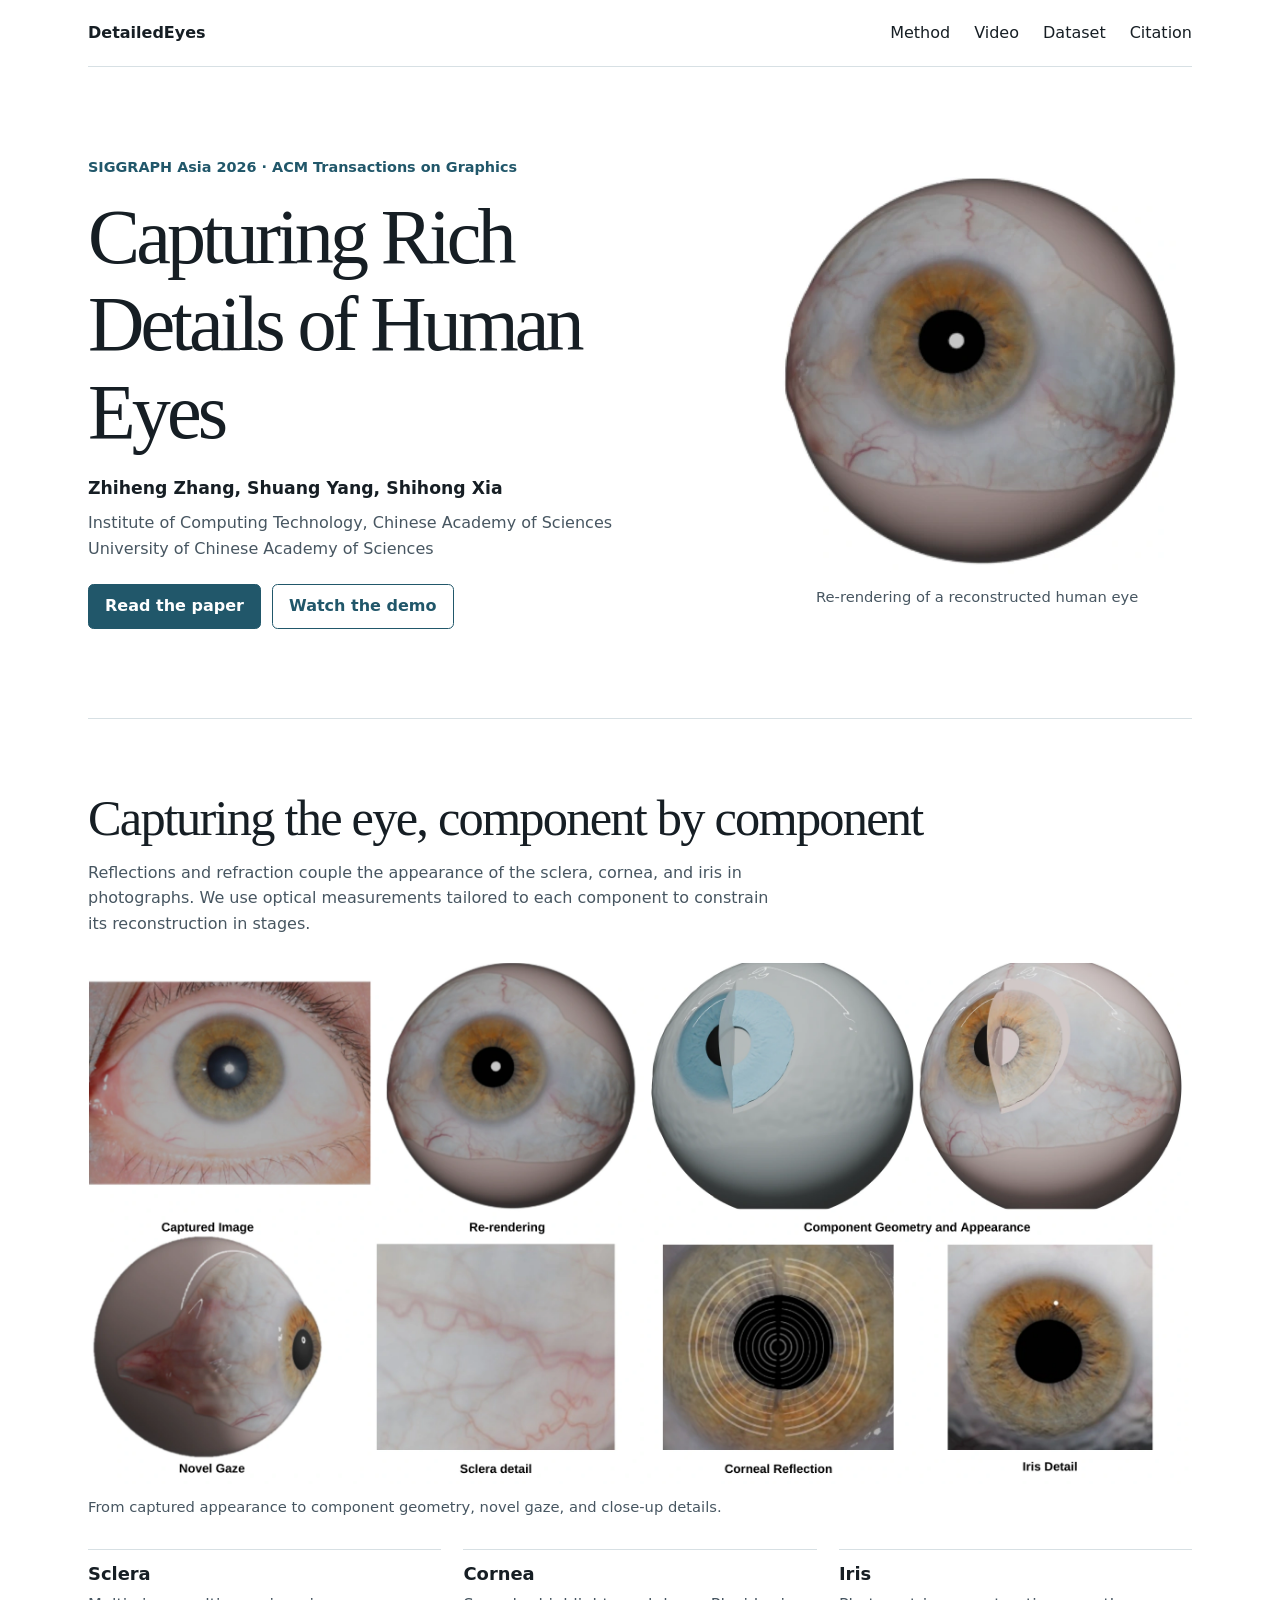
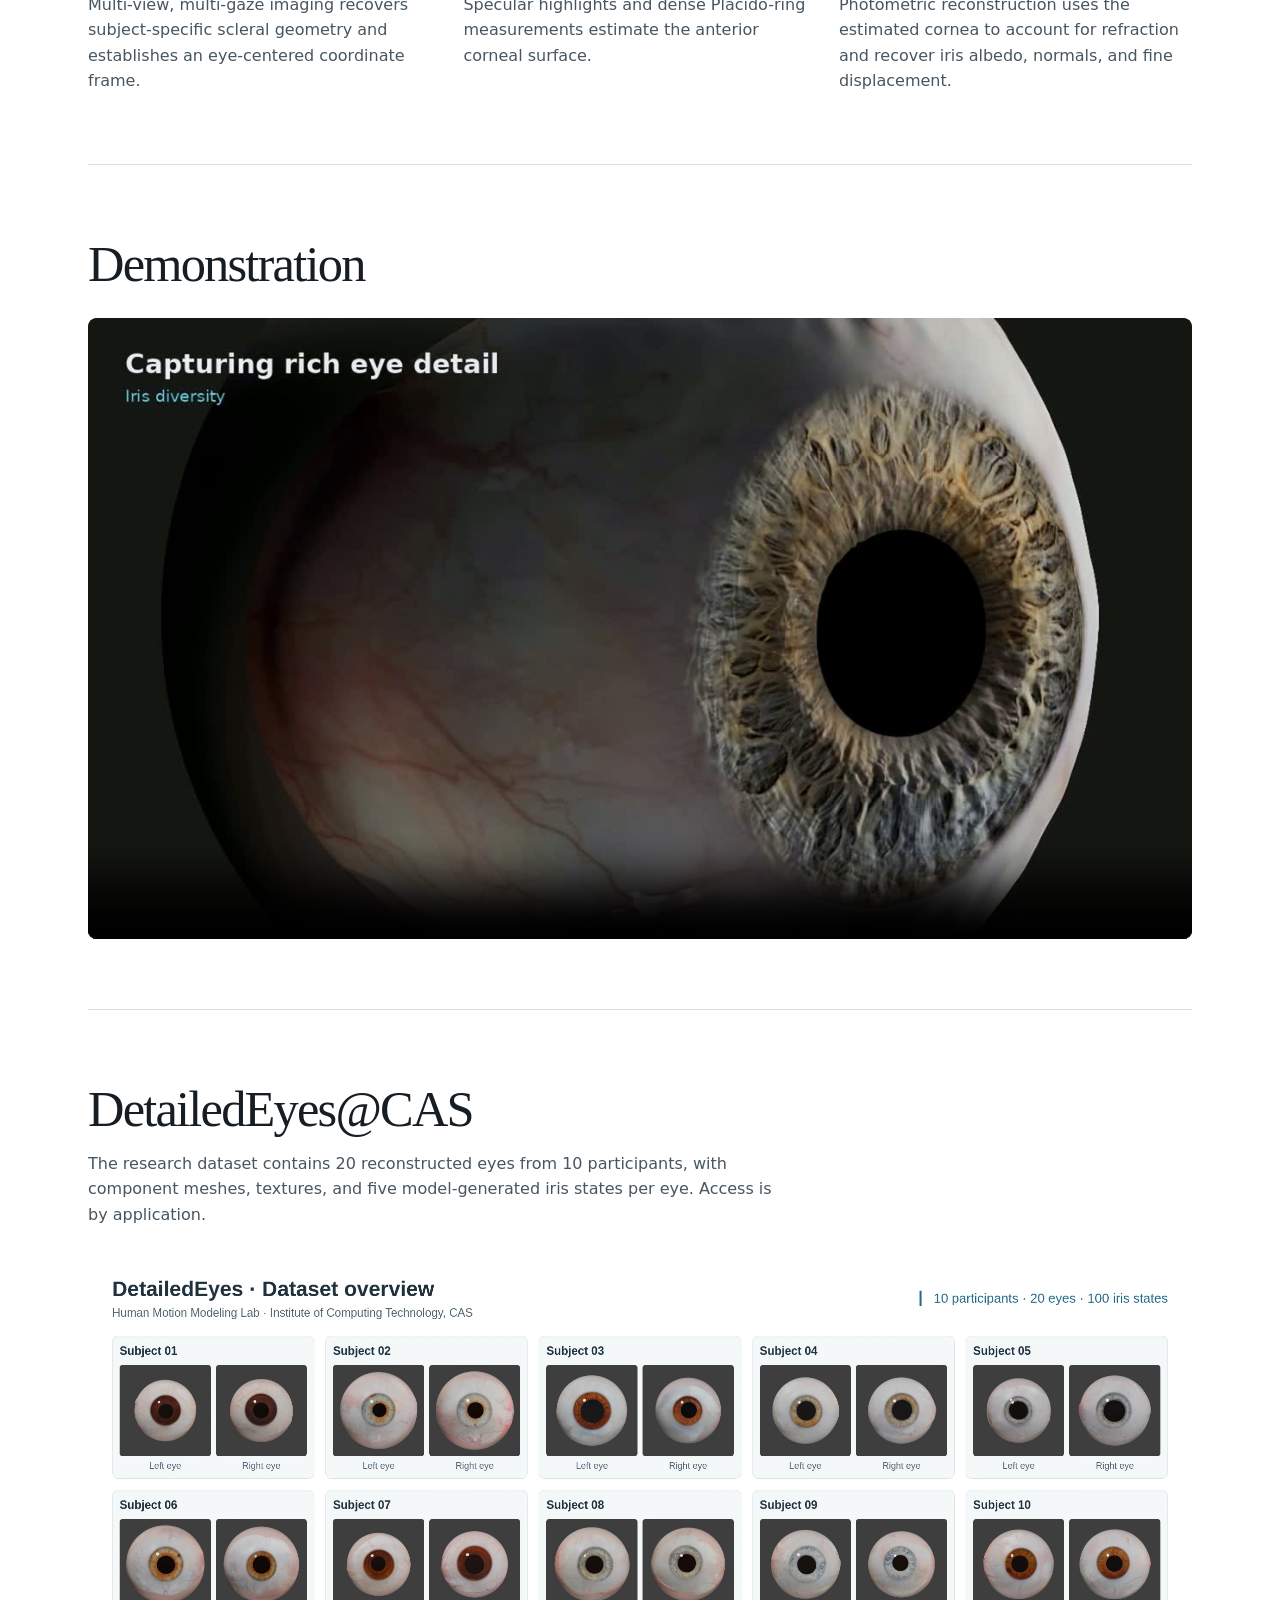
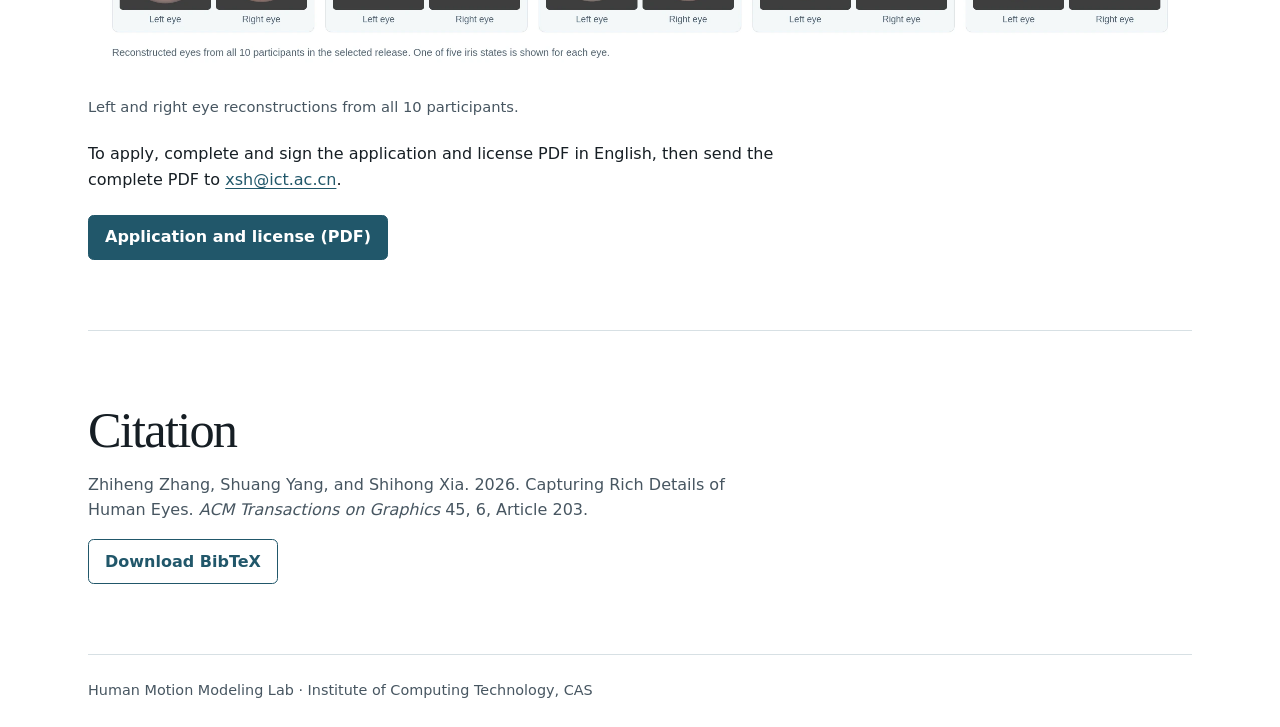
==== index.html @ 0312708e "Publish DetailedEyes research project page" ====
<!doctype html>
<html lang="en">
<head>
  <meta charset="utf-8">
  <meta name="viewport" content="width=device-width, initial-scale=1">
  <meta name="description" content="Capturing Rich Details of Human Eyes. A SIGGRAPH Asia 2026 project on reconstructing scleral shape, corneal topography, and iris microgeometry.">
  <meta name="citation_title" content="Capturing Rich Details of Human Eyes">
  <meta name="citation_author" content="Zhang, Zhiheng">
  <meta name="citation_author" content="Yang, Shuang">
  <meta name="citation_author" content="Xia, Shihong">
  <meta name="citation_doi" content="10.1145/3842575">
  <title>Capturing Rich Details of Human Eyes</title>
  <link rel="stylesheet" href="style.css">
</head>
<body>
  <header class="shell nav">
    <a class="brand" href="./">DetailedEyes</a>
    <nav aria-label="Project sections">
      <a href="#method">Method</a>
      <a href="#video">Video</a>
      <a href="#dataset">Dataset</a>
      <a href="#citation">Citation</a>
    </nav>
  </header>

  <main>
    <section class="shell hero" aria-labelledby="title">
      <div>
        <p class="kicker">SIGGRAPH Asia 2026 · ACM Transactions on Graphics</p>
        <h1 id="title">Capturing Rich Details of Human Eyes</h1>
        <p class="authors">Zhiheng Zhang, Shuang Yang, Shihong Xia</p>
        <p class="affiliation">Institute of Computing Technology, Chinese Academy of Sciences<br>University of Chinese Academy of Sciences</p>
        <div class="actions">
          <a class="button primary" href="https://doi.org/10.1145/3842575">Read the paper</a>
          <a class="button" href="#video">Watch the demo</a>
        </div>
      </div>
      <figure class="hero-figure">
        <img src="assets/eye-render.webp" width="554" height="550" alt="Reconstructed human eye rendered with visible scleral vessels and iris structure">
        <figcaption>Re-rendering of a reconstructed human eye</figcaption>
      </figure>
    </section>

    <section class="shell section" id="method">
      <div class="section-intro">
        <h2>Capturing the eye, component by component</h2>
        <p>Reflections and refraction couple the appearance of the sclera, cornea, and iris in photographs. We use optical measurements tailored to each component to constrain its reconstruction in stages.</p>
      </div>
      <figure class="teaser">
        <a href="assets/teaser.webp" aria-label="Open the full-size reconstruction figure"><img src="assets/teaser.webp" width="2400" height="1134" loading="lazy" alt="Captured eye, reconstructed and rendered eye, component geometry and appearance, novel gaze, scleral vessels, corneal reflections, and iris detail"></a>
        <figcaption>From captured appearance to component geometry, novel gaze, and close-up details.</figcaption>
      </figure>
      <div class="components">
        <div><h3>Sclera</h3><p>Multi-view, multi-gaze imaging recovers subject-specific scleral geometry and establishes an eye-centered coordinate frame.</p></div>
        <div><h3>Cornea</h3><p>Specular highlights and dense Placido-ring measurements estimate the anterior corneal surface.</p></div>
        <div><h3>Iris</h3><p>Photometric reconstruction uses the estimated cornea to account for refraction and recover iris albedo, normals, and fine displacement.</p></div>
      </div>
    </section>

    <section class="shell section" id="video">
      <h2>Demonstration</h2>
      <video controls playsinline preload="none" poster="assets/demo-poster.jpg" aria-label="Capturing Rich Details of Human Eyes project video">
        <source src="assets/demo.mp4" type="video/mp4">
        <track src="assets/demo.en.vtt" kind="subtitles" srclang="en" label="English">
        <a href="assets/demo.mp4">Open the video</a>
      </video>
    </section>

    <section class="shell section" id="dataset">
      <div class="section-intro">
        <h2>DetailedEyes@CAS</h2>
        <p>The research dataset contains 20 reconstructed eyes from 10 participants, with component meshes, textures, and five model-generated iris states per eye. Access is by application.</p>
      </div>
      <figure class="teaser">
        <a href="assets/dataset-overview.webp" aria-label="Open the full-size dataset overview"><img src="assets/dataset-overview.webp" width="2200" height="859" alt="Rendered left and right eyes of the ten participants in DetailedEyes@CAS" loading="lazy"></a>
        <figcaption>Left and right eye reconstructions from all 10 participants.</figcaption>
      </figure>
      <p class="application">To apply, complete and sign the application and license PDF in English, then send the complete PDF to <a href="mailto:xsh@ict.ac.cn">xsh@ict.ac.cn</a>.</p>
      <div class="actions">
        <a class="button primary" href="https://github.com/HmmLab/hmmlab.github.io/blob/main/Media/DetailedEyes/DetailedEyes-License.pdf">Application and license (PDF)</a>
      </div>
    </section>

    <section class="shell section citation" id="citation">
      <h2>Citation</h2>
      <p>Zhiheng Zhang, Shuang Yang, and Shihong Xia. 2026. Capturing Rich Details of Human Eyes. <cite>ACM Transactions on Graphics</cite> 45, 6, Article 203.</p>
      <a class="button" href="assets/citation.bib" download>Download BibTeX</a>
    </section>
  </main>
  <footer class="shell footer">Human Motion Modeling Lab · Institute of Computing Technology, CAS</footer>
</body>
</html>
---- style.css ----
:root {
  color-scheme: light;
  --ink: #161e24;
  --muted: #475661;
  --accent: #21576a;
  --line: #d7e0e4;
  --shell: min(100% - 3rem, 69rem);
  font-family: system-ui, -apple-system, "Segoe UI", sans-serif;
  color: var(--ink);
  background: #fff;
  line-height: 1.6;
}

* { box-sizing: border-box; }
body, figure { margin: 0; }
p { margin: 0; }
a { color: var(--accent); text-underline-offset: .2em; }
a:focus-visible { outline: 2px solid var(--accent); outline-offset: 4px; }
img, video { display: block; max-width: 100%; }
img { height: auto; }
.shell { width: var(--shell); margin-inline: auto; }

.nav {
  display: flex;
  flex-wrap: wrap;
  align-items: center;
  justify-content: space-between;
  gap: .65rem 1.5rem;
  padding-block: 1.25rem;
  border-bottom: 1px solid var(--line);
}

.nav a { color: var(--ink); text-decoration: none; }
.nav a:hover { text-decoration: underline; }
.nav nav { display: flex; flex-wrap: wrap; gap: .45rem 1.5rem; }
.brand { font-weight: 750; }

.hero {
  display: grid;
  grid-template-columns: minmax(0, 1.45fr) minmax(0, 1fr);
  align-items: center;
  gap: clamp(1.5rem, 4vw, 4rem);
  padding-block: clamp(2.5rem, 7vw, 6.5rem);
}

.kicker { color: var(--accent); font-weight: 700; font-size: .9rem; }
h1, h2, h3 { margin: 0; line-height: 1.12; }
h1, h2 { font-family: Georgia, "Times New Roman", serif; font-weight: 500; }
h1 { font-size: clamp(2.7rem, 6.1vw, 5rem); letter-spacing: -.05em; margin-block: .85rem 1.25rem; }
h2 { font-size: clamp(2rem, 4vw, 3.15rem); letter-spacing: -.035em; }
h3 { font-size: 1.12rem; }
.authors { font-weight: 650; font-size: 1.08rem; }
.affiliation { color: var(--muted); margin-top: .45rem; }
.hero-figure { text-align: center; }
.hero-figure img { width: 100%; max-width: 25rem; margin-inline: auto; }

.actions { display: flex; flex-wrap: wrap; gap: .7rem; margin-top: 1.4rem; }
.button {
  display: inline-flex;
  align-items: center;
  min-height: 2.8rem;
  padding: .55rem 1rem;
  border: 1px solid var(--accent);
  border-radius: .35rem;
  color: var(--accent);
  font-weight: 650;
  text-decoration: none;
}
.button:hover { background: #edf5f7; }
.primary { color: #fff; background: var(--accent); }
.primary:hover { background: #173f4e; }

.section { border-top: 1px solid var(--line); padding-block: clamp(2.5rem, 5.5vw, 4.75rem); }
.section-intro p, .citation p { color: var(--muted); max-width: 68ch; margin-top: .85rem; }
.teaser { margin-top: 1.6rem; }
.teaser img { width: 100%; }
figcaption { margin-top: .7rem; color: var(--muted); font-size: .92rem; }
.components {
  display: grid;
  grid-template-columns: repeat(3, minmax(0, 1fr));
  gap: 1.4rem;
  margin-top: 1.9rem;
}
.components div { border-top: 1px solid var(--line); padding-top: .9rem; }
.components p { color: var(--muted); margin-top: .45rem; }
video { width: 100%; aspect-ratio: 16 / 9; background: #10181d; margin-top: 1.6rem; border-radius: .55rem; }
.application { max-width: 68ch; margin-top: 1.4rem; }
.citation a { margin-top: 1rem; }
.footer { border-top: 1px solid var(--line); padding-block: 1.5rem; color: var(--muted); font-size: .9rem; }

@media (max-width: 46rem) {
  .hero { grid-template-columns: 1fr; }
  .hero-figure img { width: min(100%, 20rem); }
  .components { grid-template-columns: 1fr; gap: .9rem; }
}
@media (max-width: 27rem) {
  :root { --shell: calc(100% - 2rem); }
  .nav nav { gap: .35rem .9rem; }
}
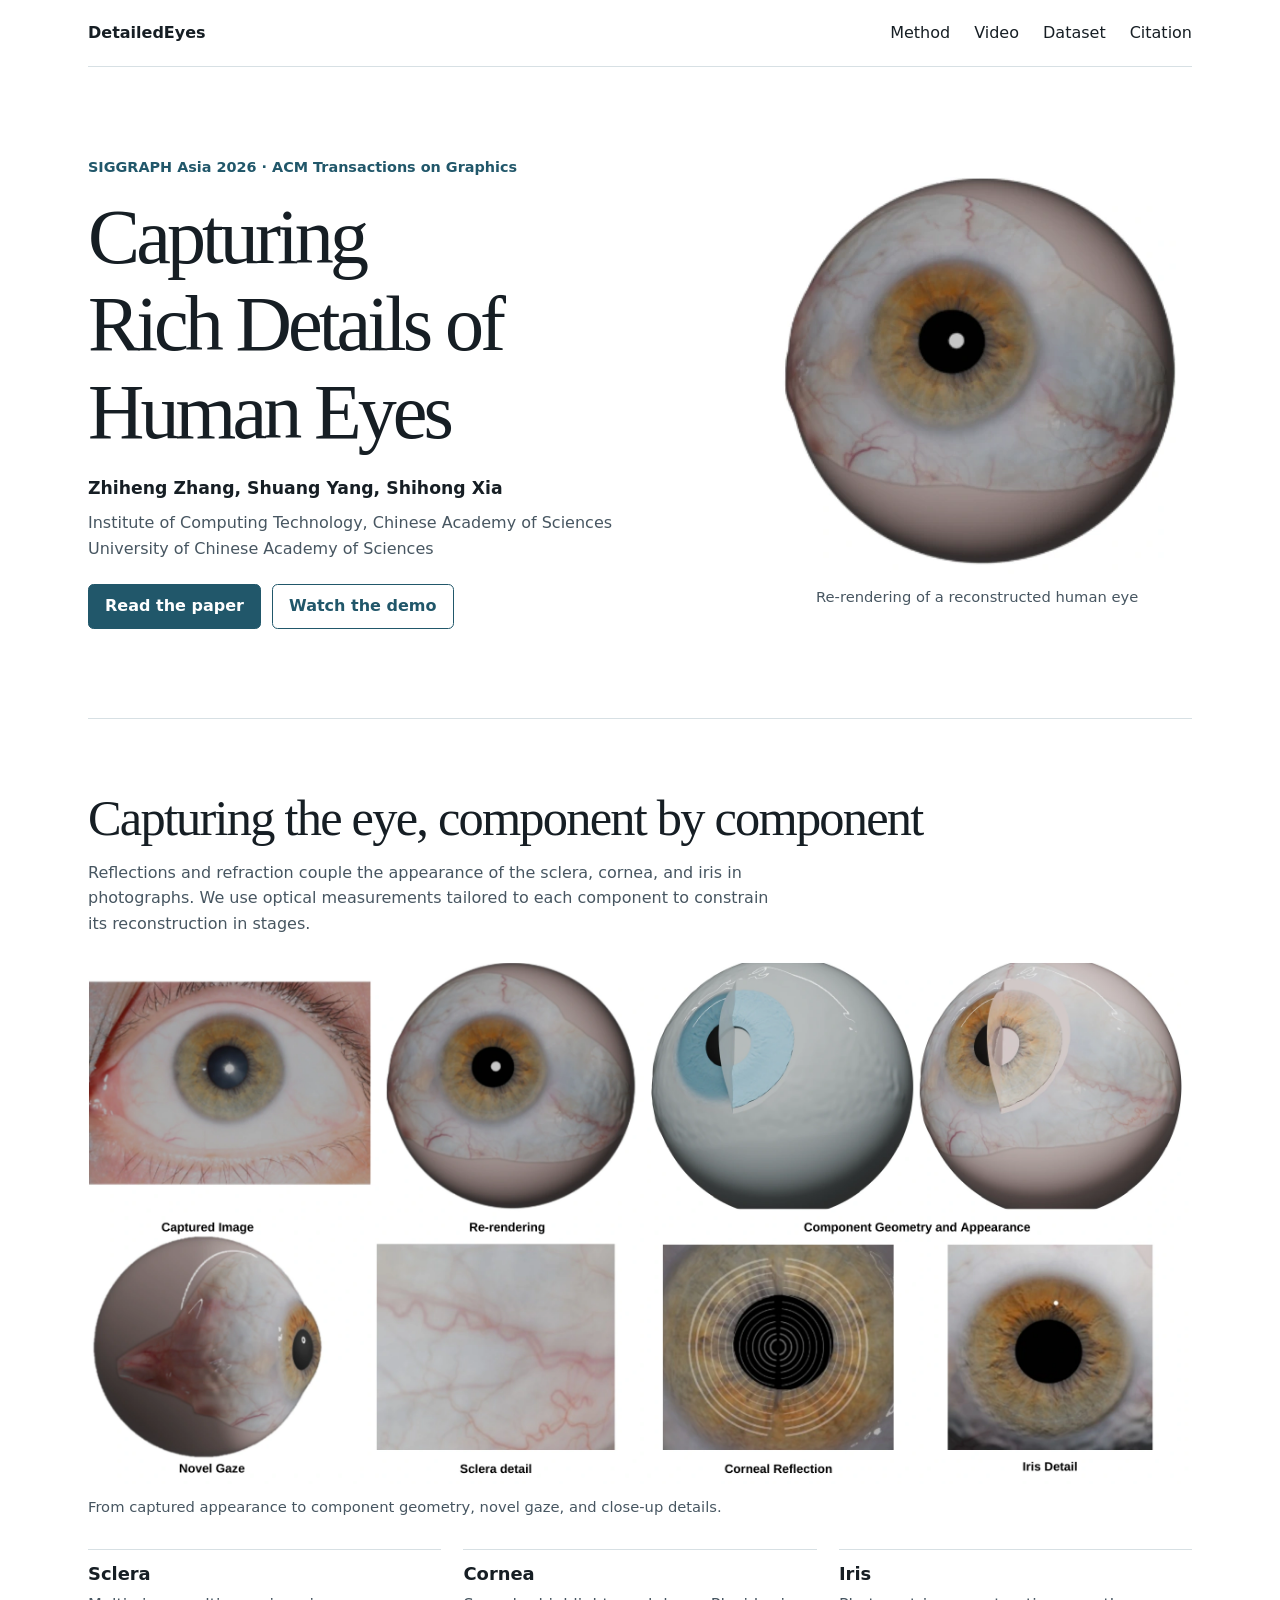
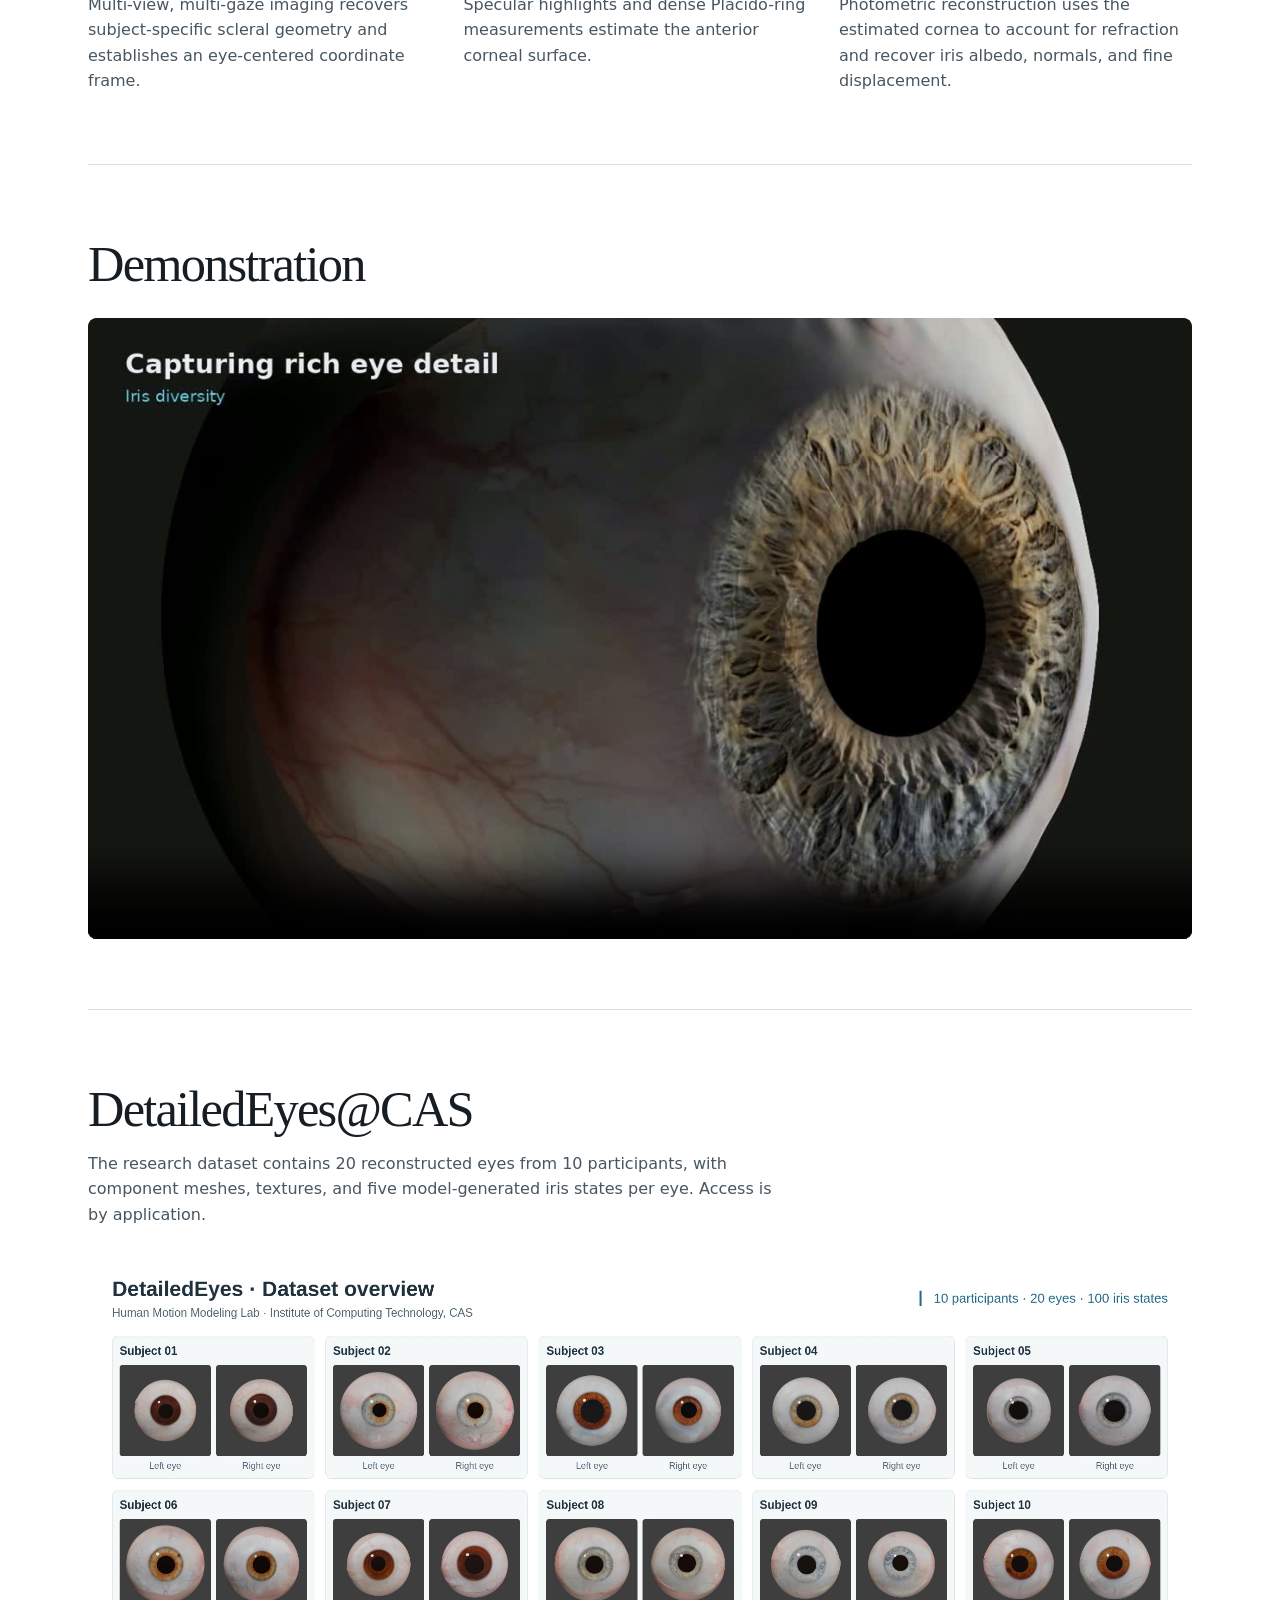
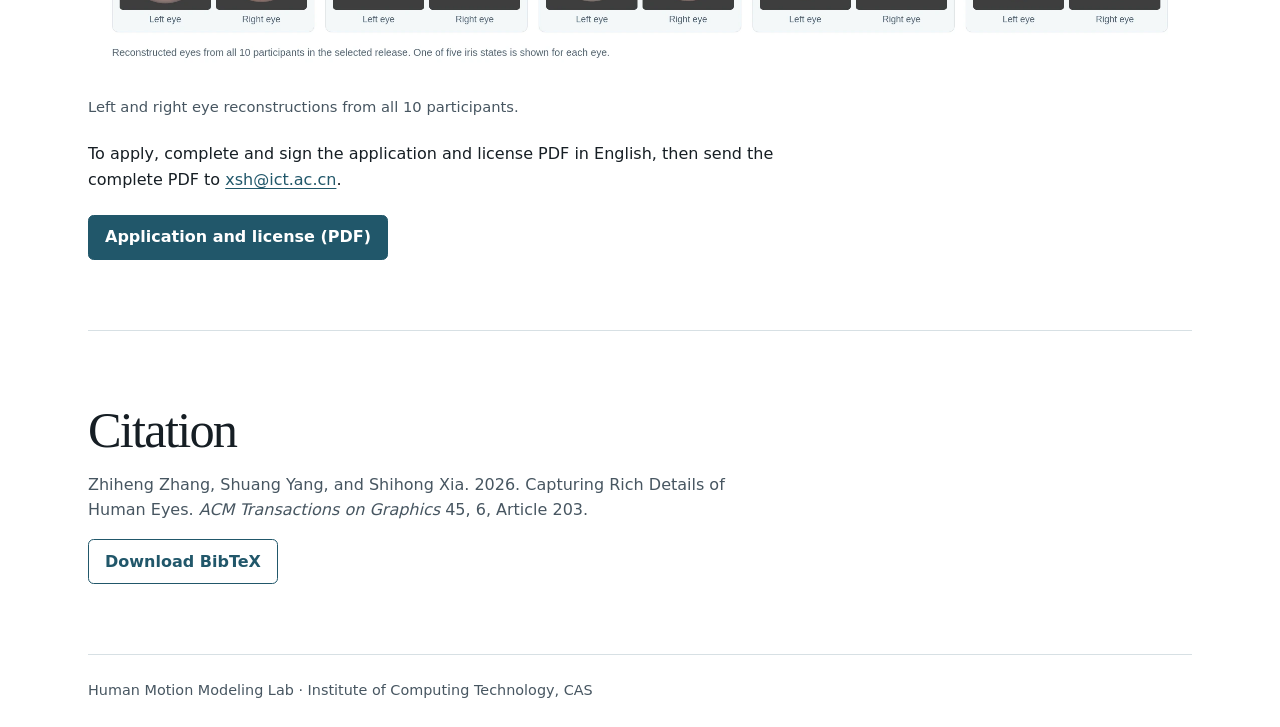
==== commit 0008d534: "Improve video playback compatibility" ====
--- a/index.html
+++ b/index.html
@@ -60,7 +60,8 @@
     <section class="shell section" id="video">
       <h2>Demonstration</h2>
       <video controls playsinline preload="none" poster="assets/demo-poster.jpg" aria-label="Capturing Rich Details of Human Eyes project video">
-        <source src="assets/demo.mp4" type="video/mp4">
+        <source src="assets/demo.mp4" type='video/mp4; codecs="avc1.640028, mp4a.40.2"'>
+        <source src="assets/demo.webm" type="video/webm">
         <track src="assets/demo.en.vtt" kind="subtitles" srclang="en" label="English">
         <a href="assets/demo.mp4">Open the video</a>
       </video>
--- a/style.css
+++ b/style.css
@@ -46,7 +46,7 @@
 .kicker { color: var(--accent); font-weight: 700; font-size: .9rem; }
 h1, h2, h3 { margin: 0; line-height: 1.12; }
 h1, h2 { font-family: Georgia, "Times New Roman", serif; font-weight: 500; }
-h1 { font-size: clamp(2.7rem, 6.1vw, 5rem); letter-spacing: -.05em; margin-block: .85rem 1.25rem; }
+h1 { font-size: clamp(2.7rem, 6.1vw, 5rem); letter-spacing: -.05em; margin-block: .85rem 1.25rem; text-wrap: balance; }
 h2 { font-size: clamp(2rem, 4vw, 3.15rem); letter-spacing: -.035em; }
 h3 { font-size: 1.12rem; }
 .authors { font-weight: 650; font-size: 1.08rem; }
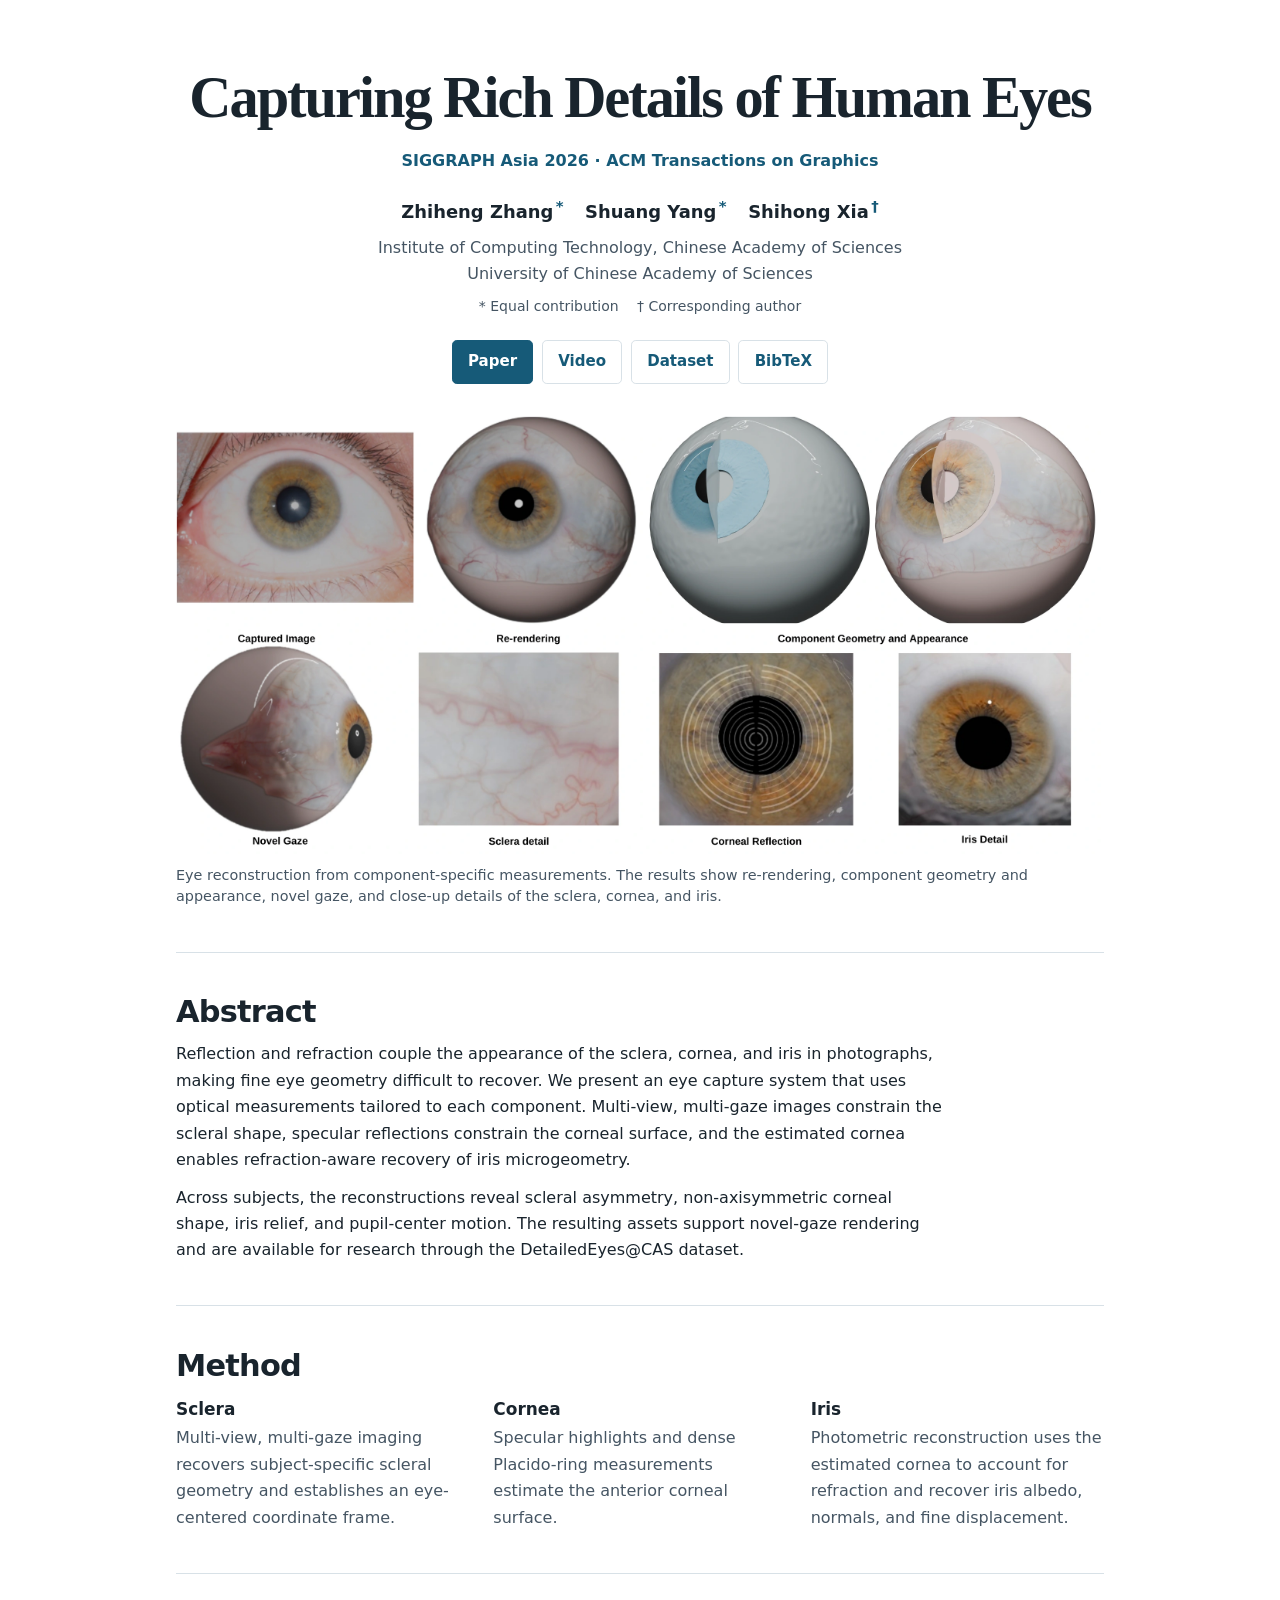
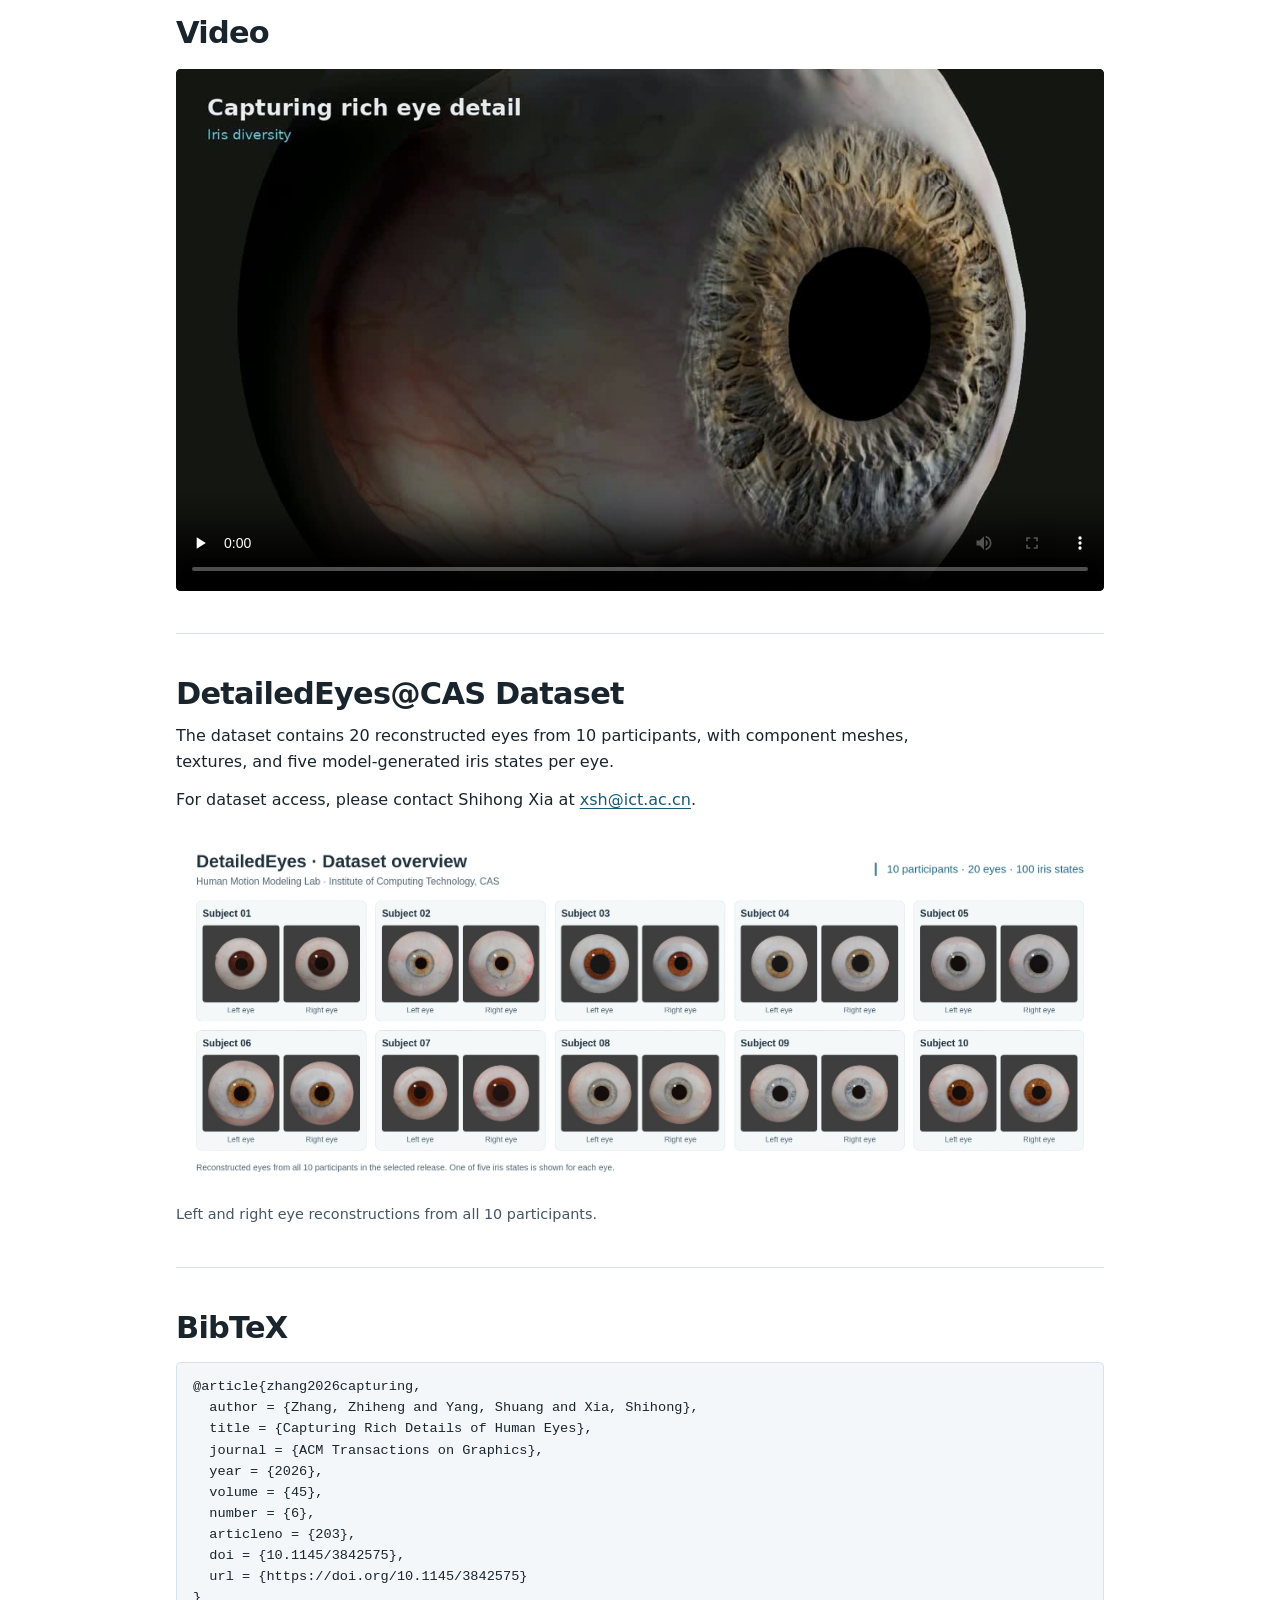
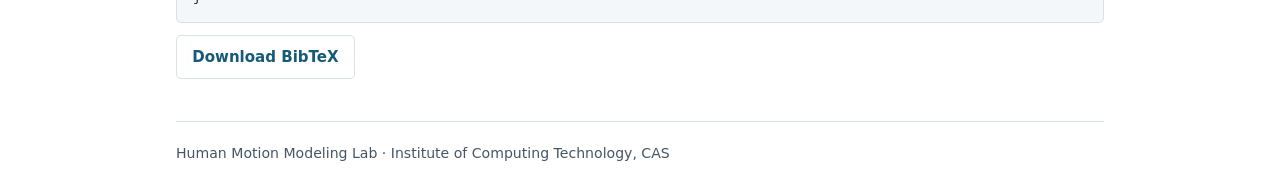
==== commit 41e73d96: "Refine academic project page layout" ====
--- a/index.html
+++ b/index.html
@@ -10,46 +10,41 @@
   <meta name="citation_author" content="Xia, Shihong">
   <meta name="citation_doi" content="10.1145/3842575">
   <title>Capturing Rich Details of Human Eyes</title>
-  <link rel="stylesheet" href="style.css">
+  <link rel="stylesheet" href="style.css?v=2">
 </head>
 <body>
-  <header class="shell nav">
-    <a class="brand" href="./">DetailedEyes</a>
-    <nav aria-label="Project sections">
-      <a href="#method">Method</a>
-      <a href="#video">Video</a>
-      <a href="#dataset">Dataset</a>
-      <a href="#citation">Citation</a>
+  <header class="shell paper-header">
+    <h1>Capturing Rich Details of Human Eyes</h1>
+    <p class="venue">SIGGRAPH Asia 2026 · ACM Transactions on Graphics</p>
+    <ul class="authors" aria-label="Authors">
+      <li>Zhiheng Zhang<sup>*</sup></li>
+      <li>Shuang Yang<sup>*</sup></li>
+      <li>Shihong Xia<sup>†</sup></li>
+    </ul>
+    <p class="affiliation">Institute of Computing Technology, Chinese Academy of Sciences<br>University of Chinese Academy of Sciences</p>
+    <p class="author-notes"><span>* Equal contribution</span><span>† Corresponding author</span></p>
+    <nav class="actions" aria-label="Project resources">
+      <a class="button primary" href="https://doi.org/10.1145/3842575">Paper</a>
+      <a class="button" href="#video">Video</a>
+      <a class="button" href="#dataset">Dataset</a>
+      <a class="button" href="#citation">BibTeX</a>
     </nav>
   </header>
 
   <main>
-    <section class="shell hero" aria-labelledby="title">
-      <div>
-        <p class="kicker">SIGGRAPH Asia 2026 · ACM Transactions on Graphics</p>
-        <h1 id="title">Capturing Rich Details of Human Eyes</h1>
-        <p class="authors">Zhiheng Zhang, Shuang Yang, Shihong Xia</p>
-        <p class="affiliation">Institute of Computing Technology, Chinese Academy of Sciences<br>University of Chinese Academy of Sciences</p>
-        <div class="actions">
-          <a class="button primary" href="https://doi.org/10.1145/3842575">Read the paper</a>
-          <a class="button" href="#video">Watch the demo</a>
-        </div>
-      </div>
-      <figure class="hero-figure">
-        <img src="assets/eye-render.webp" width="554" height="550" alt="Reconstructed human eye rendered with visible scleral vessels and iris structure">
-        <figcaption>Re-rendering of a reconstructed human eye</figcaption>
-      </figure>
+    <figure class="shell teaser">
+      <a href="assets/teaser.webp" aria-label="Open the full-size reconstruction figure"><img src="assets/teaser.webp" width="2400" height="1134" alt="Captured eye, reconstructed and rendered eye, component geometry and appearance, novel gaze, scleral vessels, corneal reflections, and iris detail"></a>
+      <figcaption>Eye reconstruction from component-specific measurements. The results show re-rendering, component geometry and appearance, novel gaze, and close-up details of the sclera, cornea, and iris.</figcaption>
+    </figure>
+
+    <section class="shell section" id="abstract">
+      <h2>Abstract</h2>
+      <p>Reflection and refraction couple the appearance of the sclera, cornea, and iris in photographs, making fine eye geometry difficult to recover. We present an eye capture system that uses optical measurements tailored to each component. Multi-view, multi-gaze images constrain the scleral shape, specular reflections constrain the corneal surface, and the estimated cornea enables refraction-aware recovery of iris microgeometry.</p>
+      <p>Across subjects, the reconstructions reveal scleral asymmetry, non-axisymmetric corneal shape, iris relief, and pupil-center motion. The resulting assets support novel-gaze rendering and are available for research through the DetailedEyes@CAS dataset.</p>
     </section>
 
     <section class="shell section" id="method">
-      <div class="section-intro">
-        <h2>Capturing the eye, component by component</h2>
-        <p>Reflections and refraction couple the appearance of the sclera, cornea, and iris in photographs. We use optical measurements tailored to each component to constrain its reconstruction in stages.</p>
-      </div>
-      <figure class="teaser">
-        <a href="assets/teaser.webp" aria-label="Open the full-size reconstruction figure"><img src="assets/teaser.webp" width="2400" height="1134" loading="lazy" alt="Captured eye, reconstructed and rendered eye, component geometry and appearance, novel gaze, scleral vessels, corneal reflections, and iris detail"></a>
-        <figcaption>From captured appearance to component geometry, novel gaze, and close-up details.</figcaption>
-      </figure>
+      <h2>Method</h2>
       <div class="components">
         <div><h3>Sclera</h3><p>Multi-view, multi-gaze imaging recovers subject-specific scleral geometry and establishes an eye-centered coordinate frame.</p></div>
         <div><h3>Cornea</h3><p>Specular highlights and dense Placido-ring measurements estimate the anterior corneal surface.</p></div>
@@ -58,7 +53,7 @@
     </section>
 
     <section class="shell section" id="video">
-      <h2>Demonstration</h2>
+      <h2>Video</h2>
       <video controls playsinline preload="none" poster="assets/demo-poster.jpg" aria-label="Capturing Rich Details of Human Eyes project video">
         <source src="assets/demo.mp4" type='video/mp4; codecs="avc1.640028, mp4a.40.2"'>
         <source src="assets/demo.webm" type="video/webm">
@@ -68,23 +63,28 @@
     </section>
 
     <section class="shell section" id="dataset">
-      <div class="section-intro">
-        <h2>DetailedEyes@CAS</h2>
-        <p>The research dataset contains 20 reconstructed eyes from 10 participants, with component meshes, textures, and five model-generated iris states per eye. Access is by application.</p>
-      </div>
-      <figure class="teaser">
+      <h2>DetailedEyes@CAS Dataset</h2>
+      <p>The dataset contains 20 reconstructed eyes from 10 participants, with component meshes, textures, and five model-generated iris states per eye.</p>
+      <p>For dataset access, please contact Shihong Xia at <a href="mailto:xsh@ict.ac.cn">xsh@ict.ac.cn</a>.</p>
+      <figure>
         <a href="assets/dataset-overview.webp" aria-label="Open the full-size dataset overview"><img src="assets/dataset-overview.webp" width="2200" height="859" alt="Rendered left and right eyes of the ten participants in DetailedEyes@CAS" loading="lazy"></a>
         <figcaption>Left and right eye reconstructions from all 10 participants.</figcaption>
       </figure>
-      <p class="application">To apply, complete and sign the application and license PDF in English, then send the complete PDF to <a href="mailto:xsh@ict.ac.cn">xsh@ict.ac.cn</a>.</p>
-      <div class="actions">
-        <a class="button primary" href="https://github.com/HmmLab/hmmlab.github.io/blob/main/Media/DetailedEyes/DetailedEyes-License.pdf">Application and license (PDF)</a>
-      </div>
     </section>
 
     <section class="shell section citation" id="citation">
-      <h2>Citation</h2>
-      <p>Zhiheng Zhang, Shuang Yang, and Shihong Xia. 2026. Capturing Rich Details of Human Eyes. <cite>ACM Transactions on Graphics</cite> 45, 6, Article 203.</p>
+      <h2>BibTeX</h2>
+      <pre tabindex="0" aria-label="BibTeX entry"><code>@article{zhang2026capturing,
+  author = {Zhang, Zhiheng and Yang, Shuang and Xia, Shihong},
+  title = {Capturing Rich Details of Human Eyes},
+  journal = {ACM Transactions on Graphics},
+  year = {2026},
+  volume = {45},
+  number = {6},
+  articleno = {203},
+  doi = {10.1145/3842575},
+  url = {https://doi.org/10.1145/3842575}
+}</code></pre>
       <a class="button" href="assets/citation.bib" download>Download BibTeX</a>
     </section>
   </main>
--- a/style.css
+++ b/style.css
@@ -1,99 +1,116 @@
 :root {
   color-scheme: light;
-  --ink: #161e24;
-  --muted: #475661;
-  --accent: #21576a;
-  --line: #d7e0e4;
-  --shell: min(100% - 3rem, 69rem);
+  --ink: #19242d;
+  --muted: #455563;
+  --accent: #165a78;
+  --line: #d8e1e7;
+  --surface: #f4f7f9;
+  --shell: min(100% - 3rem, 58rem);
   font-family: system-ui, -apple-system, "Segoe UI", sans-serif;
   color: var(--ink);
   background: #fff;
-  line-height: 1.6;
+  line-height: 1.65;
 }
 
 * { box-sizing: border-box; }
-body, figure { margin: 0; }
-p { margin: 0; }
+body, figure, p, h1, h2, h3 { margin: 0; }
 a { color: var(--accent); text-underline-offset: .2em; }
-a:focus-visible { outline: 2px solid var(--accent); outline-offset: 4px; }
-img, video { display: block; max-width: 100%; }
+:focus-visible { outline: 2px solid var(--accent); outline-offset: 4px; }
+img, video { display: block; width: 100%; }
 img { height: auto; }
 .shell { width: var(--shell); margin-inline: auto; }
 
-.nav {
+.paper-header { padding-block: clamp(2.35rem, 6vw, 4rem) 2rem; text-align: center; }
+h1, h2, h3 { line-height: 1.18; }
+h1 {
+  font-size: clamp(2.1rem, 5.65vw, 3.65rem);
+  font-family: Georgia, "Times New Roman", serif;
+  letter-spacing: -.035em;
+  text-wrap: balance;
+}
+h2 { font-size: clamp(1.55rem, 3vw, 1.9rem); letter-spacing: -.025em; }
+h3 { font-size: 1.06rem; }
+
+.venue { color: var(--accent); font-weight: 650; margin-top: .95rem; }
+.authors {
   display: flex;
   flex-wrap: wrap;
-  align-items: center;
-  justify-content: space-between;
-  gap: .65rem 1.5rem;
-  padding-block: 1.25rem;
-  border-bottom: 1px solid var(--line);
+  justify-content: center;
+  gap: .15rem 1.35rem;
+  margin: 1.25rem 0 .5rem;
+  padding: 0;
+  list-style: none;
+  font-size: 1.12rem;
+  font-weight: 650;
+}
+.authors li { white-space: nowrap; }
+.authors sup { color: var(--accent); margin-inline-start: .16em; }
+.affiliation, .author-notes { color: var(--muted); }
+.author-notes {
+  display: flex;
+  flex-wrap: wrap;
+  justify-content: center;
+  gap: .15rem 1.15rem;
+  margin-top: .45rem;
+  font-size: .875rem;
 }
 
-.nav a { color: var(--ink); text-decoration: none; }
-.nav a:hover { text-decoration: underline; }
-.nav nav { display: flex; flex-wrap: wrap; gap: .45rem 1.5rem; }
-.brand { font-weight: 750; }
-
-.hero {
-  display: grid;
-  grid-template-columns: minmax(0, 1.45fr) minmax(0, 1fr);
-  align-items: center;
-  gap: clamp(1.5rem, 4vw, 4rem);
-  padding-block: clamp(2.5rem, 7vw, 6.5rem);
-}
-
-.kicker { color: var(--accent); font-weight: 700; font-size: .9rem; }
-h1, h2, h3 { margin: 0; line-height: 1.12; }
-h1, h2 { font-family: Georgia, "Times New Roman", serif; font-weight: 500; }
-h1 { font-size: clamp(2.7rem, 6.1vw, 5rem); letter-spacing: -.05em; margin-block: .85rem 1.25rem; text-wrap: balance; }
-h2 { font-size: clamp(2rem, 4vw, 3.15rem); letter-spacing: -.035em; }
-h3 { font-size: 1.12rem; }
-.authors { font-weight: 650; font-size: 1.08rem; }
-.affiliation { color: var(--muted); margin-top: .45rem; }
-.hero-figure { text-align: center; }
-.hero-figure img { width: 100%; max-width: 25rem; margin-inline: auto; }
-
-.actions { display: flex; flex-wrap: wrap; gap: .7rem; margin-top: 1.4rem; }
+.actions { display: flex; flex-wrap: wrap; justify-content: center; gap: .55rem; margin-top: 1.35rem; }
 .button {
   display: inline-flex;
   align-items: center;
-  min-height: 2.8rem;
-  padding: .55rem 1rem;
-  border: 1px solid var(--accent);
-  border-radius: .35rem;
+  justify-content: center;
+  min-height: 2.75rem;
+  padding: .38rem .95rem;
+  border: 1px solid var(--line);
+  border-radius: .3rem;
   color: var(--accent);
+  font-size: .94rem;
   font-weight: 650;
   text-decoration: none;
 }
-.button:hover { background: #edf5f7; }
-.primary { color: #fff; background: var(--accent); }
-.primary:hover { background: #173f4e; }
+.button:hover { background: var(--surface); border-color: var(--accent); }
+.primary { color: #fff; background: var(--accent); border-color: var(--accent); }
+.primary:hover { background: #12445a; }
 
-.section { border-top: 1px solid var(--line); padding-block: clamp(2.5rem, 5.5vw, 4.75rem); }
-.section-intro p, .citation p { color: var(--muted); max-width: 68ch; margin-top: .85rem; }
-.teaser { margin-top: 1.6rem; }
-.teaser img { width: 100%; }
-figcaption { margin-top: .7rem; color: var(--muted); font-size: .92rem; }
+.teaser { margin-bottom: clamp(1.8rem, 4vw, 2.75rem); }
+figcaption { margin-top: .65rem; color: var(--muted); font-size: .9rem; line-height: 1.5; }
+.section {
+  padding-block: clamp(1.65rem, 4vw, 2.6rem);
+  border-top: 1px solid var(--line);
+  scroll-margin-top: 1rem;
+}
+.section > p { max-width: 76ch; margin-top: .7rem; }
+.section > figure, .section > video { margin-top: 1.15rem; }
+
 .components {
   display: grid;
   grid-template-columns: repeat(3, minmax(0, 1fr));
-  gap: 1.4rem;
-  margin-top: 1.9rem;
+  gap: 1.5rem;
+  margin-top: .95rem;
 }
-.components div { border-top: 1px solid var(--line); padding-top: .9rem; }
-.components p { color: var(--muted); margin-top: .45rem; }
-video { width: 100%; aspect-ratio: 16 / 9; background: #10181d; margin-top: 1.6rem; border-radius: .55rem; }
-.application { max-width: 68ch; margin-top: 1.4rem; }
-.citation a { margin-top: 1rem; }
-.footer { border-top: 1px solid var(--line); padding-block: 1.5rem; color: var(--muted); font-size: .9rem; }
+.components p { color: var(--muted); margin-top: .4rem; }
+video { aspect-ratio: 16 / 9; background: #10181d; border-radius: .3rem; }
+.citation pre {
+  overflow-x: auto;
+  margin: 1rem 0 .8rem;
+  padding: .85rem 1rem;
+  border: 1px solid var(--line);
+  border-radius: .3rem;
+  background: var(--surface);
+  font-size: .85rem;
+  line-height: 1.55;
+}
+.footer { border-top: 1px solid var(--line); padding-block: 1.25rem; color: var(--muted); font-size: .88rem; }
 
-@media (max-width: 46rem) {
-  .hero { grid-template-columns: 1fr; }
-  .hero-figure img { width: min(100%, 20rem); }
-  .components { grid-template-columns: 1fr; gap: .9rem; }
+@media (max-width: 40rem) {
+  :root { --shell: calc(100% - 2rem); }
+  .actions {
+    display: grid;
+    grid-template-columns: repeat(2, minmax(0, 1fr));
+    max-width: 18rem;
+    margin-inline: auto;
+  }
+  .components { grid-template-columns: 1fr; gap: 1rem; }
+  .affiliation { font-size: .92rem; }
 }
-@media (max-width: 27rem) {
-  :root { --shell: calc(100% - 2rem); }
-  .nav nav { gap: .35rem .9rem; }
-}
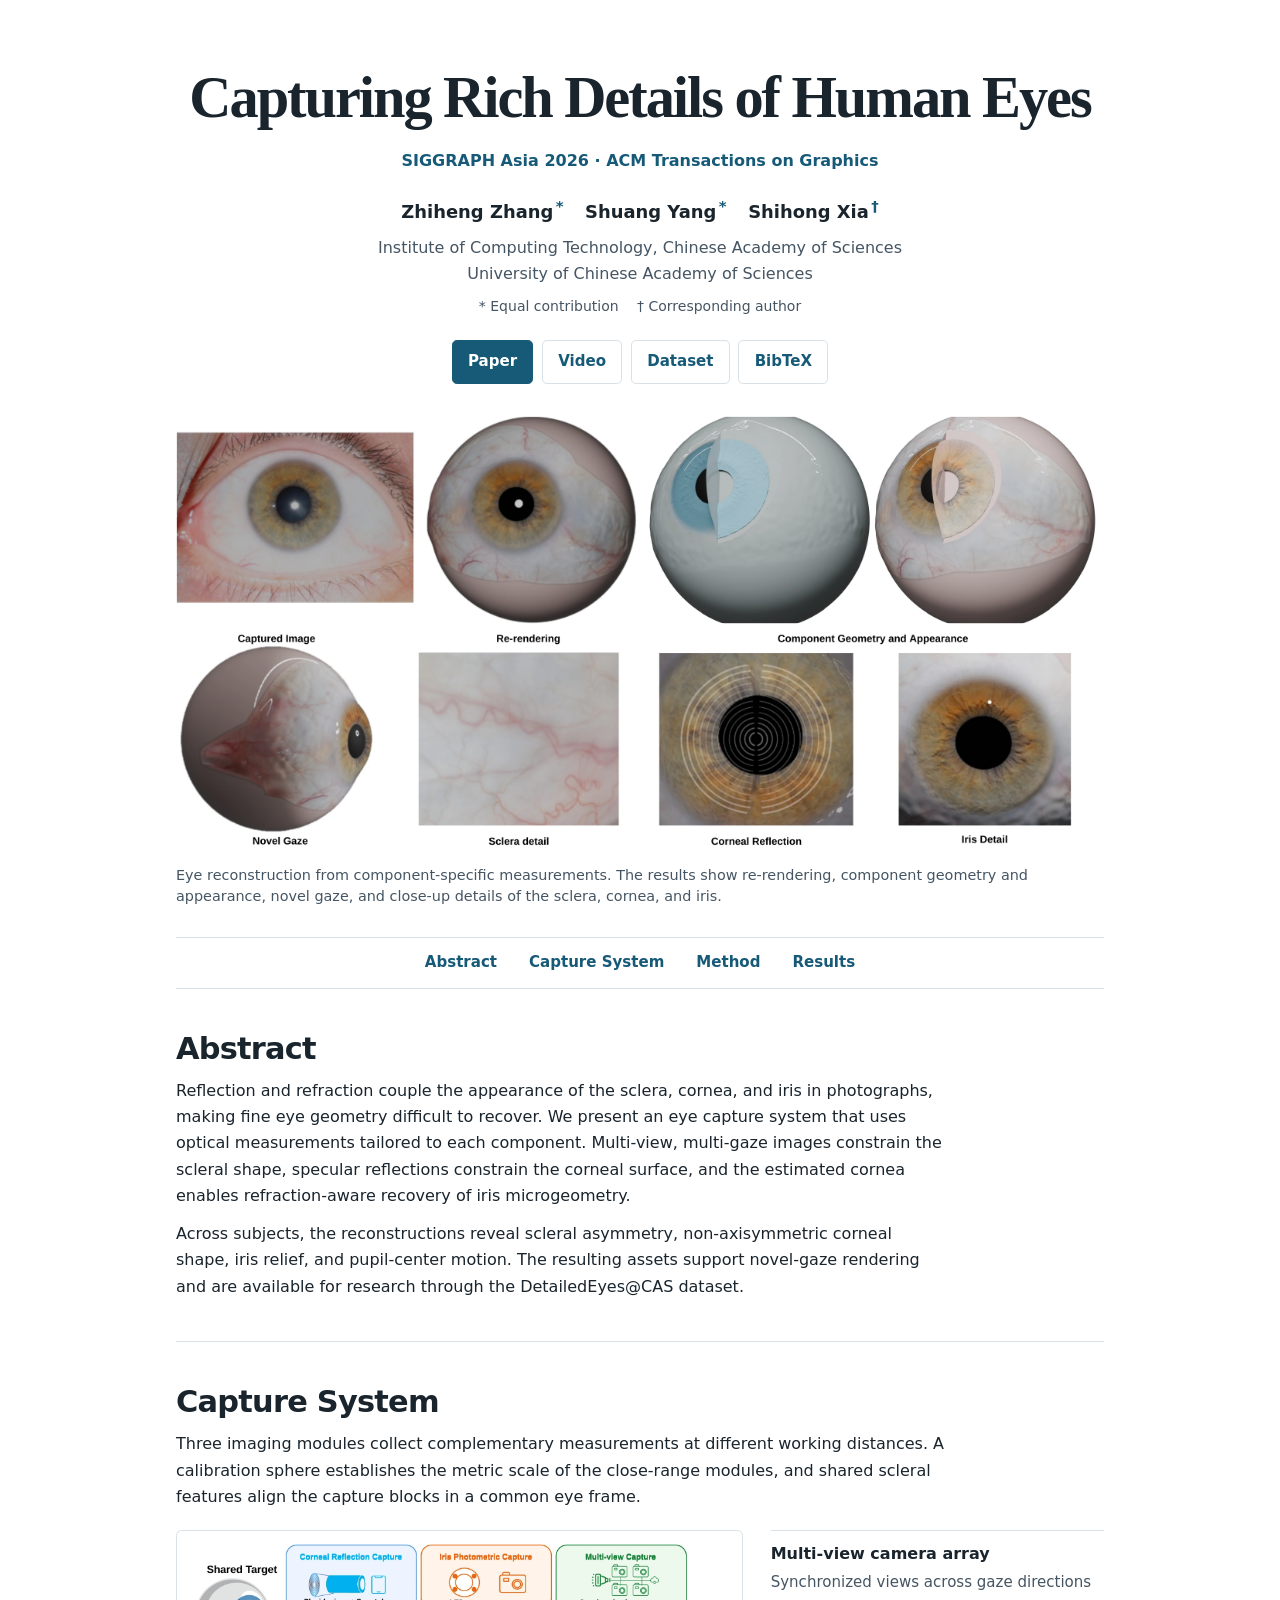
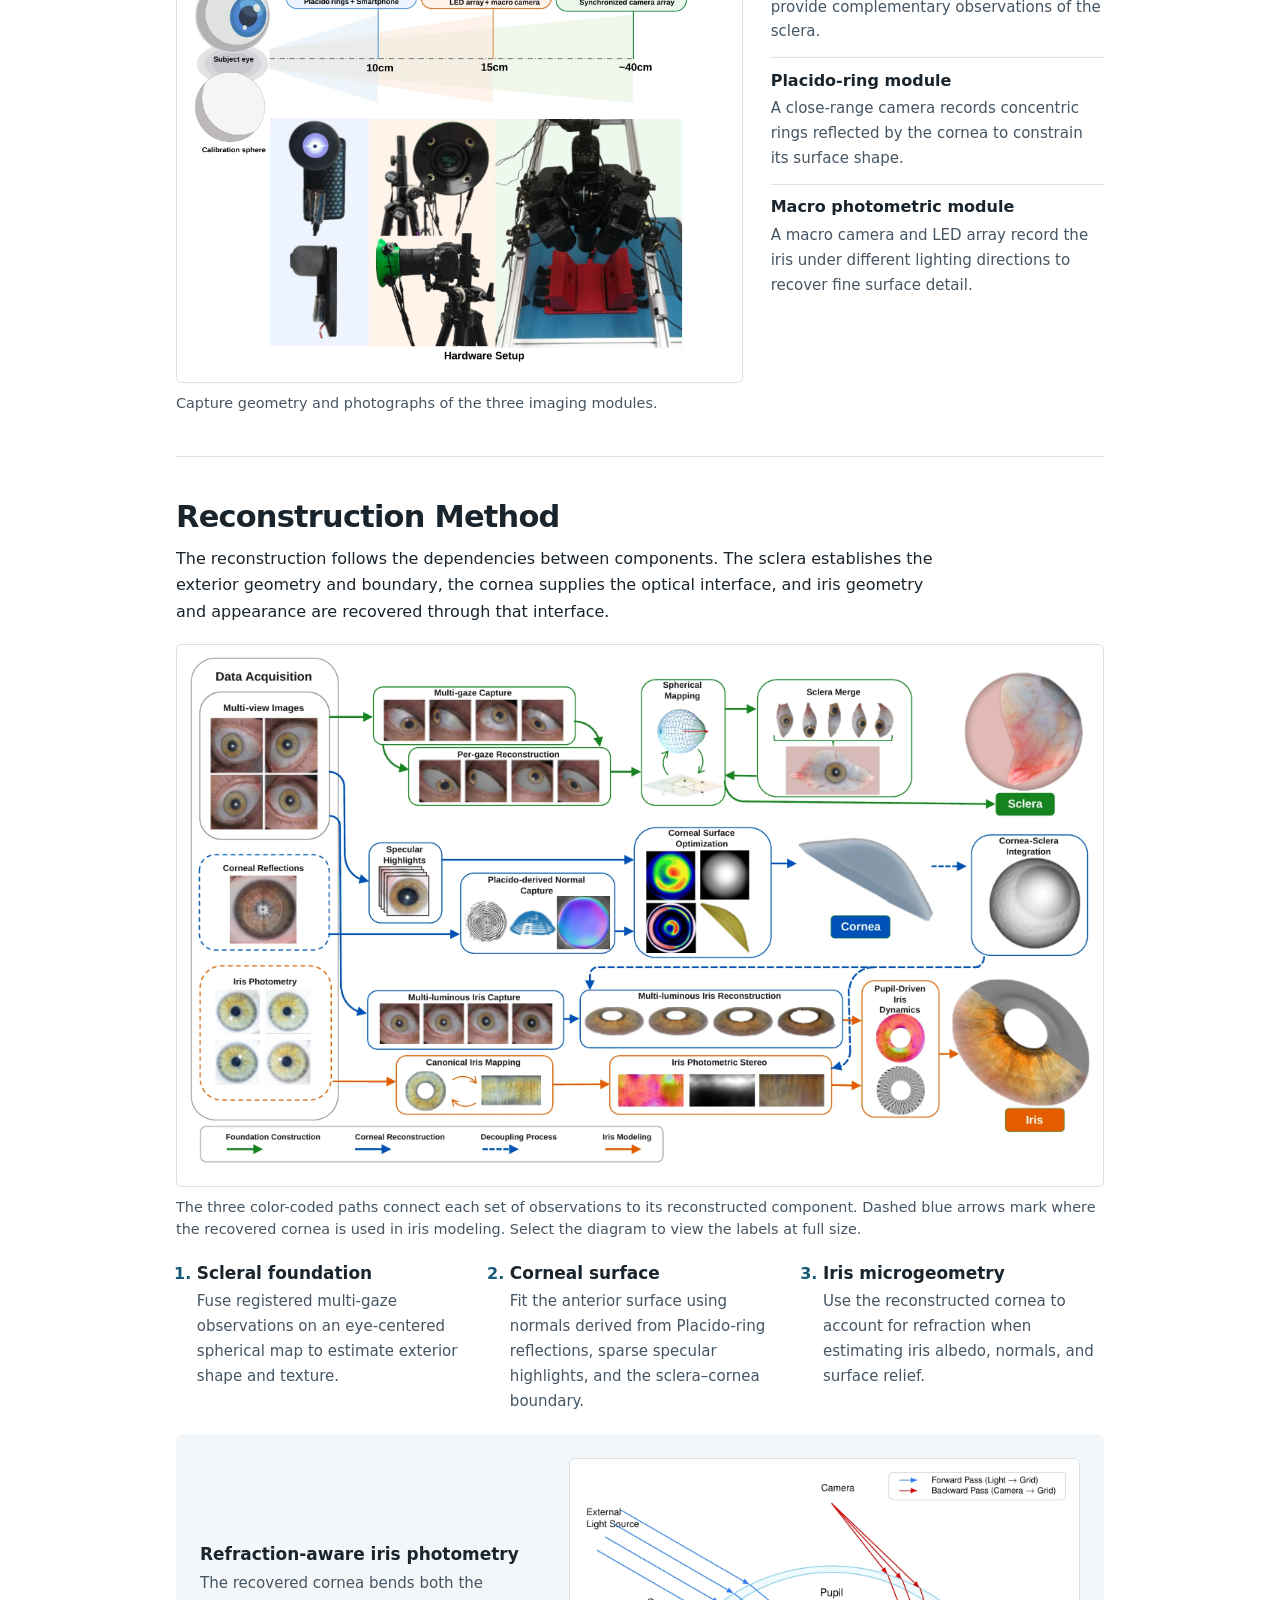
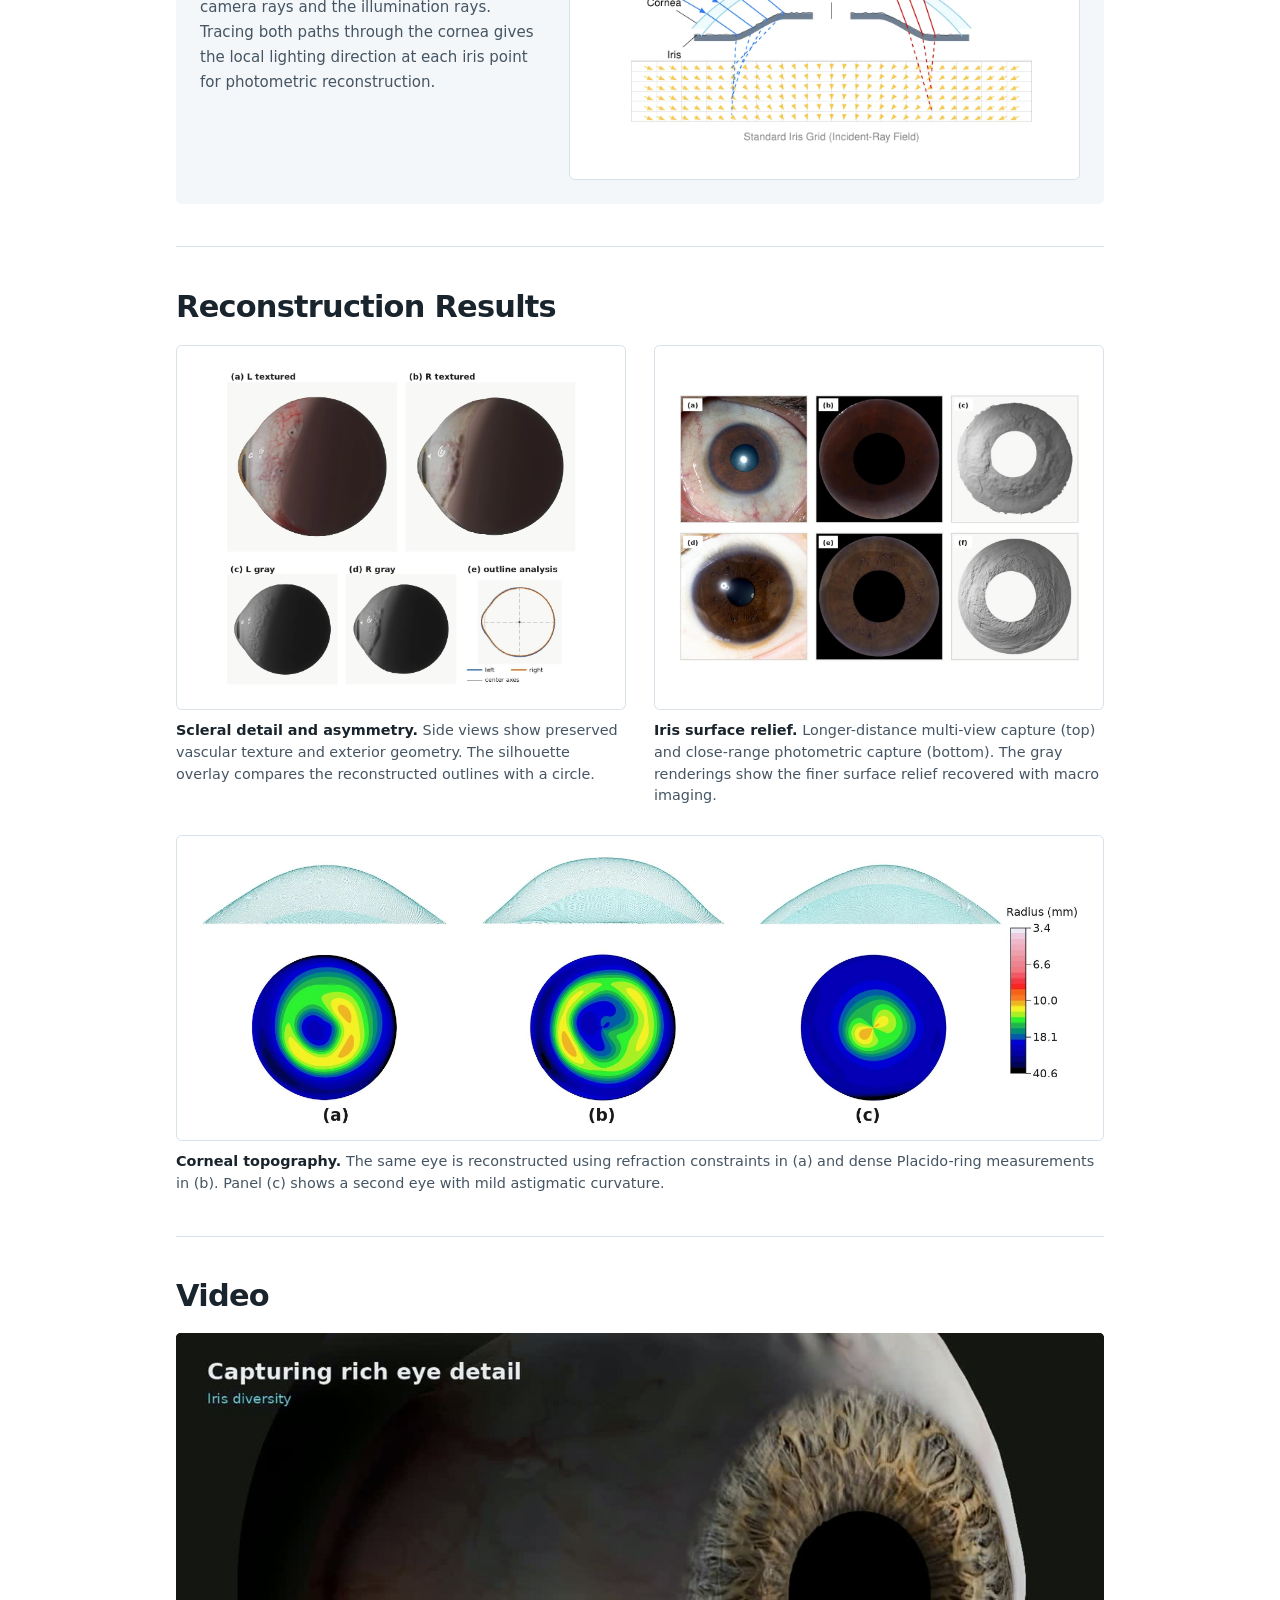
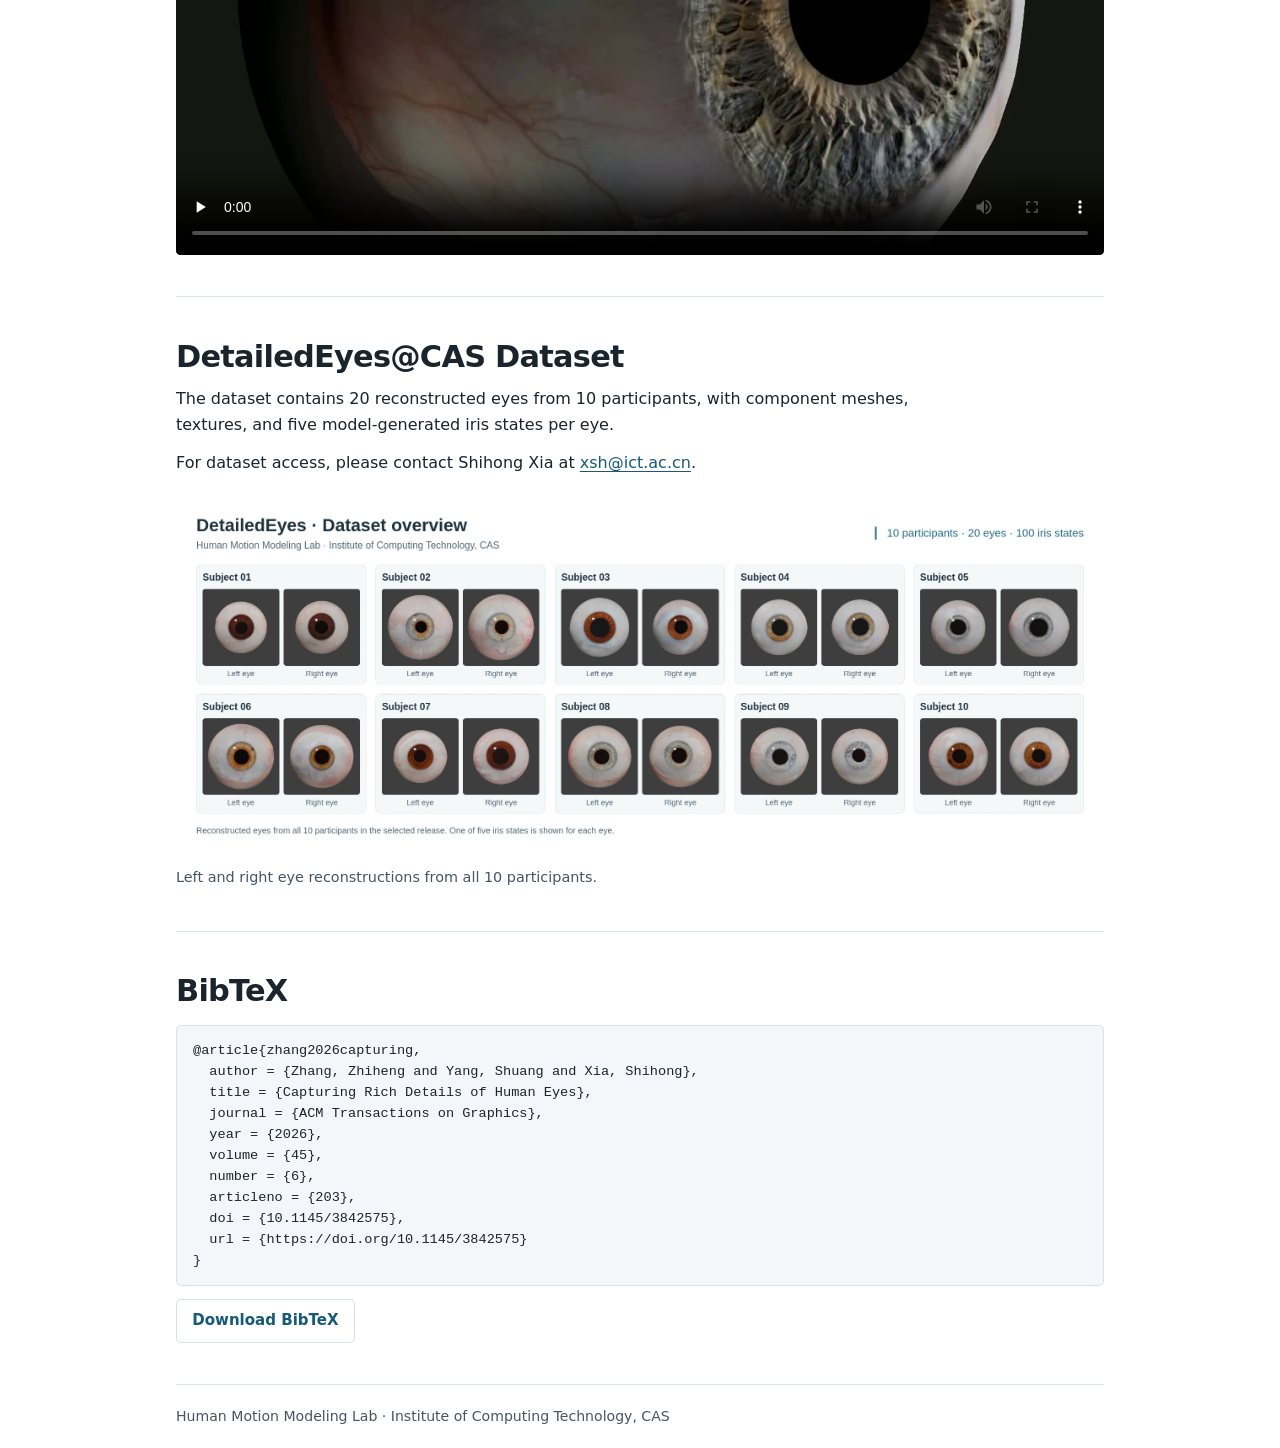
==== commit 5b5b2217: "Show capture system, reconstruction method, and results" ====
--- a/index.html
+++ b/index.html
@@ -10,7 +10,7 @@
   <meta name="citation_author" content="Xia, Shihong">
   <meta name="citation_doi" content="10.1145/3842575">
   <title>Capturing Rich Details of Human Eyes</title>
-  <link rel="stylesheet" href="style.css?v=2">
+  <link rel="stylesheet" href="style.css?v=3">
 </head>
 <body>
   <header class="shell paper-header">
@@ -37,18 +37,73 @@
       <figcaption>Eye reconstruction from component-specific measurements. The results show re-rendering, component geometry and appearance, novel gaze, and close-up details of the sclera, cornea, and iris.</figcaption>
     </figure>
 
+    <nav class="shell section-nav" aria-label="Research sections">
+      <a href="#abstract">Abstract</a>
+      <a href="#capture">Capture System</a>
+      <a href="#method">Method</a>
+      <a href="#results">Results</a>
+    </nav>
+
     <section class="shell section" id="abstract">
       <h2>Abstract</h2>
       <p>Reflection and refraction couple the appearance of the sclera, cornea, and iris in photographs, making fine eye geometry difficult to recover. We present an eye capture system that uses optical measurements tailored to each component. Multi-view, multi-gaze images constrain the scleral shape, specular reflections constrain the corneal surface, and the estimated cornea enables refraction-aware recovery of iris microgeometry.</p>
       <p>Across subjects, the reconstructions reveal scleral asymmetry, non-axisymmetric corneal shape, iris relief, and pupil-center motion. The resulting assets support novel-gaze rendering and are available for research through the DetailedEyes@CAS dataset.</p>
     </section>
 
+    <section class="shell section" id="capture">
+      <h2>Capture System</h2>
+      <p>Three imaging modules collect complementary measurements at different working distances. A calibration sphere establishes the metric scale of the close-range modules, and shared scleral features align the capture blocks in a common eye frame.</p>
+      <div class="capture-layout">
+        <figure class="paper-figure">
+          <a href="assets/capture-hardware.webp"><img src="assets/capture-hardware.webp" width="1600" height="1261" alt="Capture layout and photographs of the smartphone with a Placido-ring attachment, macro camera and lighting array, and synchronized multi-view camera rig" loading="lazy"></a>
+          <figcaption>Capture geometry and photographs of the three imaging modules.</figcaption>
+        </figure>
+        <dl class="capture-modules">
+          <div><dt>Multi-view camera array</dt><dd>Synchronized views across gaze directions provide complementary observations of the sclera.</dd></div>
+          <div><dt>Placido-ring module</dt><dd>A close-range camera records concentric rings reflected by the cornea to constrain its surface shape.</dd></div>
+          <div><dt>Macro photometric module</dt><dd>A macro camera and LED array record the iris under different lighting directions to recover fine surface detail.</dd></div>
+        </dl>
+      </div>
+    </section>
+
     <section class="shell section" id="method">
-      <h2>Method</h2>
-      <div class="components">
-        <div><h3>Sclera</h3><p>Multi-view, multi-gaze imaging recovers subject-specific scleral geometry and establishes an eye-centered coordinate frame.</p></div>
-        <div><h3>Cornea</h3><p>Specular highlights and dense Placido-ring measurements estimate the anterior corneal surface.</p></div>
-        <div><h3>Iris</h3><p>Photometric reconstruction uses the estimated cornea to account for refraction and recover iris albedo, normals, and fine displacement.</p></div>
+      <h2>Reconstruction Method</h2>
+      <p>The reconstruction follows the dependencies between components. The sclera establishes the exterior geometry and boundary, the cornea supplies the optical interface, and iris geometry and appearance are recovered through that interface.</p>
+      <figure class="paper-figure">
+        <a href="assets/reconstruction-pipeline.webp"><img src="assets/reconstruction-pipeline.webp" width="2400" height="1374" alt="Full reconstruction pipeline tracing the multi-view images, corneal reflections, and iris illumination images through the sclera, cornea, and iris reconstruction stages" loading="lazy"></a>
+        <figcaption>The three color-coded paths connect each set of observations to its reconstructed component. Dashed blue arrows mark where the recovered cornea is used in iris modeling. Select the diagram to view the labels at full size.</figcaption>
+      </figure>
+      <ol class="method-stages">
+        <li><h3>Scleral foundation</h3><p>Fuse registered multi-gaze observations on an eye-centered spherical map to estimate exterior shape and texture.</p></li>
+        <li><h3>Corneal surface</h3><p>Fit the anterior surface using normals derived from Placido-ring reflections, sparse specular highlights, and the sclera–cornea boundary.</p></li>
+        <li><h3>Iris microgeometry</h3><p>Use the reconstructed cornea to account for refraction when estimating iris albedo, normals, and surface relief.</p></li>
+      </ol>
+      <div class="method-detail">
+        <div>
+          <h3>Refraction-aware iris photometry</h3>
+          <p>The recovered cornea bends both the camera rays and the illumination rays. Tracing both paths through the cornea gives the local lighting direction at each iris point for photometric reconstruction.</p>
+        </div>
+        <figure class="paper-figure">
+          <a href="assets/iris-refraction.webp"><img src="assets/iris-refraction.webp" width="1300" height="792" alt="Illumination rays and backward camera rays refract through the cornea to an iris grid with spatially varying incident light directions" loading="lazy"></a>
+        </figure>
+      </div>
+    </section>
+
+    <section class="shell section" id="results">
+      <h2>Reconstruction Results</h2>
+      <div class="results-grid">
+        <figure class="paper-figure">
+          <a href="assets/sclera-detail.webp"><img src="assets/sclera-detail.webp" width="1150" height="1047" alt="Textured and gray-shaded side views of the left and right eyes, alongside an outline comparison" loading="lazy"></a>
+          <figcaption><strong>Scleral detail and asymmetry.</strong> Side views show preserved vascular texture and exterior geometry. The silhouette overlay compares the reconstructed outlines with a circle.</figcaption>
+        </figure>
+        <figure class="paper-figure">
+          <a href="assets/iris-detail.webp"><img src="assets/iris-detail.webp" width="1400" height="945" alt="Longer-distance and close-range capture crops, reconstructed iris appearance, and gray-shaded renderings of the recovered iris surface" loading="lazy"></a>
+          <figcaption><strong>Iris surface relief.</strong> Longer-distance multi-view capture (top) and close-range photometric capture (bottom). The gray renderings show the finer surface relief recovered with macro imaging.</figcaption>
+        </figure>
+        <figure class="paper-figure wide-result">
+          <a href="assets/cornea-topography.webp"><img src="assets/cornea-topography.webp" width="1700" height="525" alt="Three corneal reconstructions with side-view point clouds and axial radius maps comparing a refraction constraint with dense Placido-ring measurements" loading="lazy"></a>
+          <figcaption><strong>Corneal topography.</strong> The same eye is reconstructed using refraction constraints in (a) and dense Placido-ring measurements in (b). Panel (c) shows a second eye with mild astigmatic curvature.</figcaption>
+        </figure>
       </div>
     </section>
 
--- a/style.css
+++ b/style.css
@@ -73,8 +73,18 @@
 .primary { color: #fff; background: var(--accent); border-color: var(--accent); }
 .primary:hover { background: #12445a; }
 
-.teaser { margin-bottom: clamp(1.8rem, 4vw, 2.75rem); }
+.teaser { margin-bottom: clamp(1.25rem, 3vw, 1.8rem); }
 figcaption { margin-top: .65rem; color: var(--muted); font-size: .9rem; line-height: 1.5; }
+.section-nav {
+  display: flex;
+  flex-wrap: wrap;
+  justify-content: center;
+  gap: .2rem clamp(1rem, 4vw, 2rem);
+  padding: .35rem 0;
+  border-top: 1px solid var(--line);
+}
+.section-nav a { padding: .45rem 0; font-size: .94rem; font-weight: 650; text-decoration: none; }
+.section-nav a:hover { text-decoration: underline; }
 .section {
   padding-block: clamp(1.65rem, 4vw, 2.6rem);
   border-top: 1px solid var(--line);
@@ -83,13 +93,46 @@
 .section > p { max-width: 76ch; margin-top: .7rem; }
 .section > figure, .section > video { margin-top: 1.15rem; }
 
-.components {
+.paper-figure > a {
+  display: block;
+  padding: clamp(.35rem, 1.2vw, .8rem);
+  border: 1px solid var(--line);
+  border-radius: .35rem;
+  background: #fff;
+  cursor: zoom-in;
+}
+.paper-figure > a:hover { border-color: var(--accent); }
+.capture-layout, .method-detail, .results-grid {
+  display: grid;
+  gap: clamp(1rem, 3vw, 1.75rem);
+  margin-top: 1.25rem;
+}
+.capture-layout { grid-template-columns: minmax(0, 1.7fr) minmax(0, 1fr); align-items: start; }
+.capture-modules { margin: 0; }
+.capture-modules div { padding: .8rem 0; border-top: 1px solid var(--line); }
+.capture-modules dt { font-weight: 700; line-height: 1.3; }
+.capture-modules dd { margin: .3rem 0 0; color: var(--muted); font-size: .94rem; }
+.method-stages {
   display: grid;
   grid-template-columns: repeat(3, minmax(0, 1fr));
-  gap: 1.5rem;
-  margin-top: .95rem;
+  gap: 1.15rem 2rem;
+  margin: 1.3rem 0;
+  padding: 0 0 0 1.3rem;
 }
-.components p { color: var(--muted); margin-top: .4rem; }
+.method-stages li::marker { color: var(--accent); font-weight: 700; }
+.method-stages p, .method-detail p { color: var(--muted); margin-top: .4rem; font-size: .94rem; }
+.method-detail {
+  grid-template-columns: minmax(0, 2fr) minmax(0, 3fr);
+  align-items: center;
+  padding: clamp(.85rem, 3vw, 1.5rem);
+  border-radius: .35rem;
+  background: var(--surface);
+}
+.results-grid { grid-template-columns: repeat(2, minmax(0, 1fr)); }
+.results-grid img { aspect-ratio: 5 / 4; object-fit: contain; }
+.results-grid .wide-result { grid-column: 1 / -1; }
+.results-grid .wide-result img { aspect-ratio: auto; }
+figcaption strong { color: var(--ink); }
 video { aspect-ratio: 16 / 9; background: #10181d; border-radius: .3rem; }
 .citation pre {
   overflow-x: auto;
@@ -111,6 +154,7 @@
     max-width: 18rem;
     margin-inline: auto;
   }
-  .components { grid-template-columns: 1fr; gap: 1rem; }
+  .capture-layout, .method-stages, .method-detail, .results-grid { grid-template-columns: 1fr; }
+  .results-grid img { aspect-ratio: auto; }
   .affiliation { font-size: .92rem; }
 }
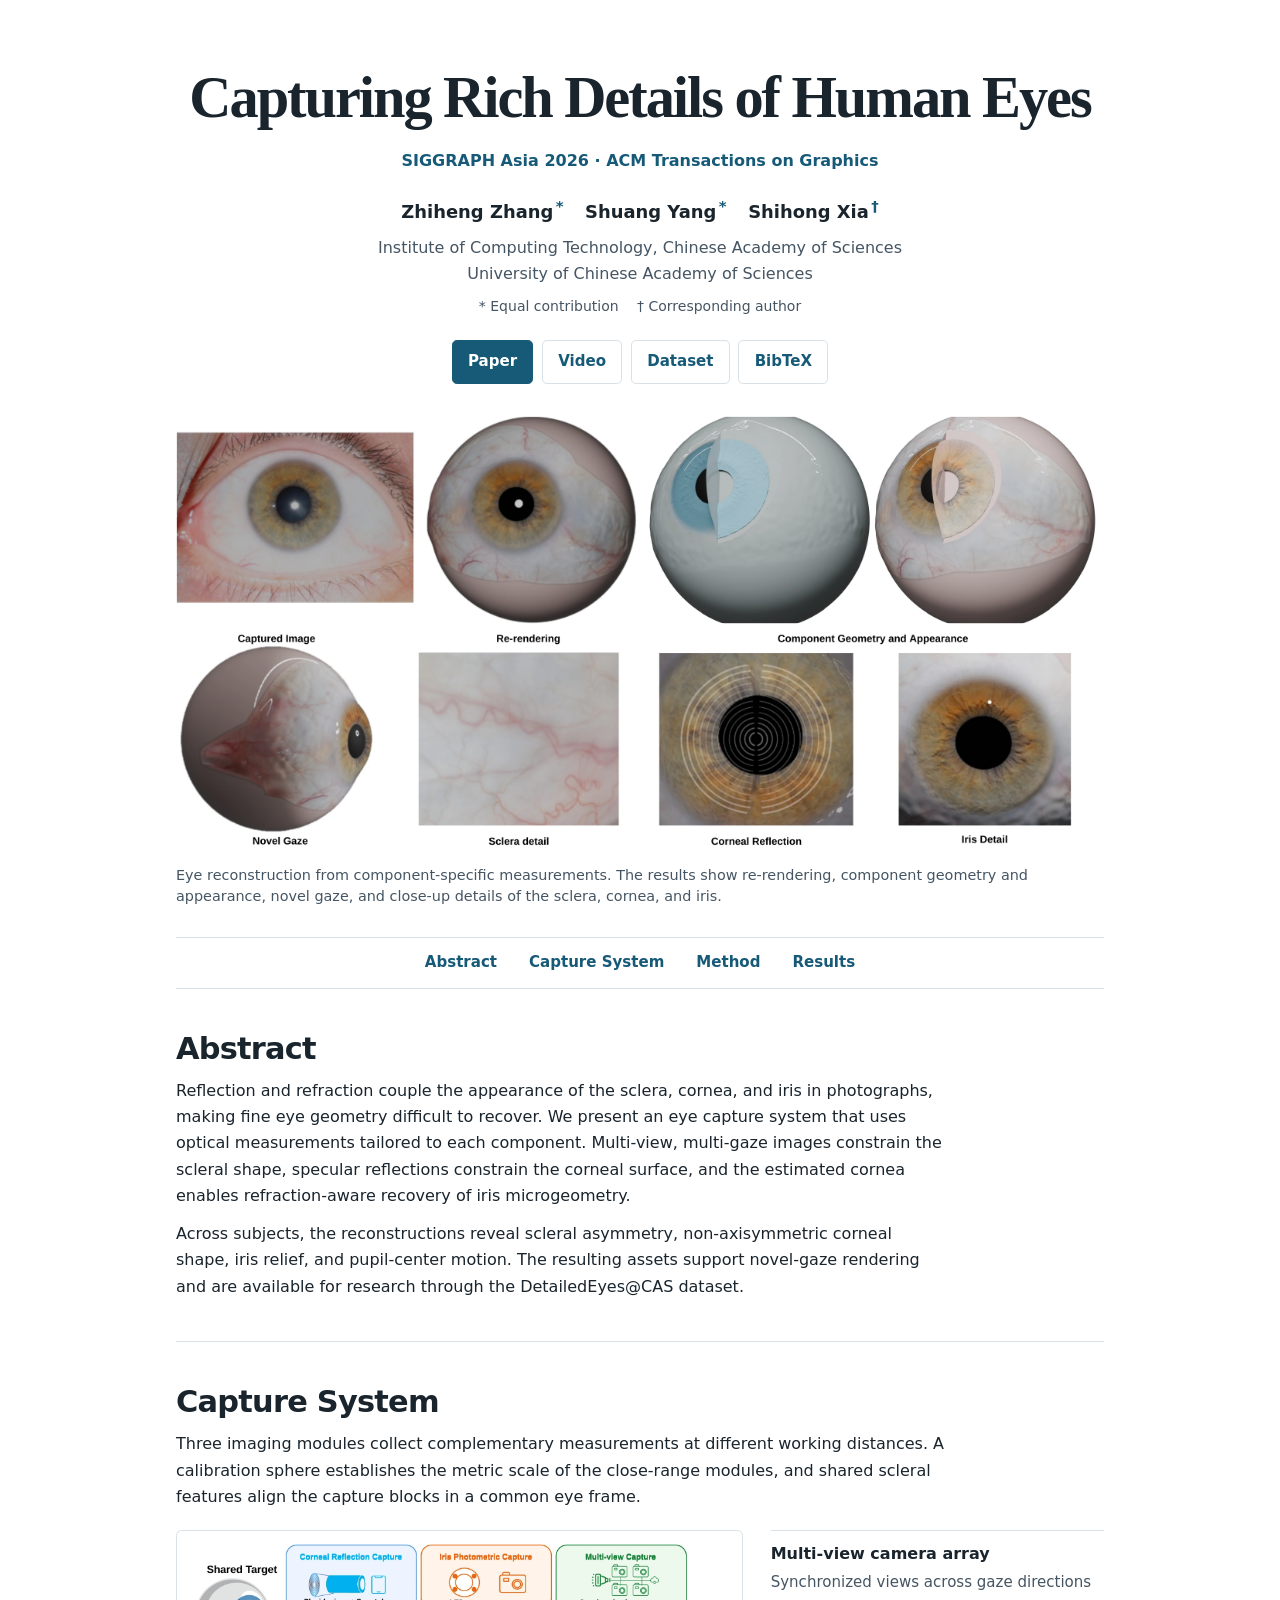
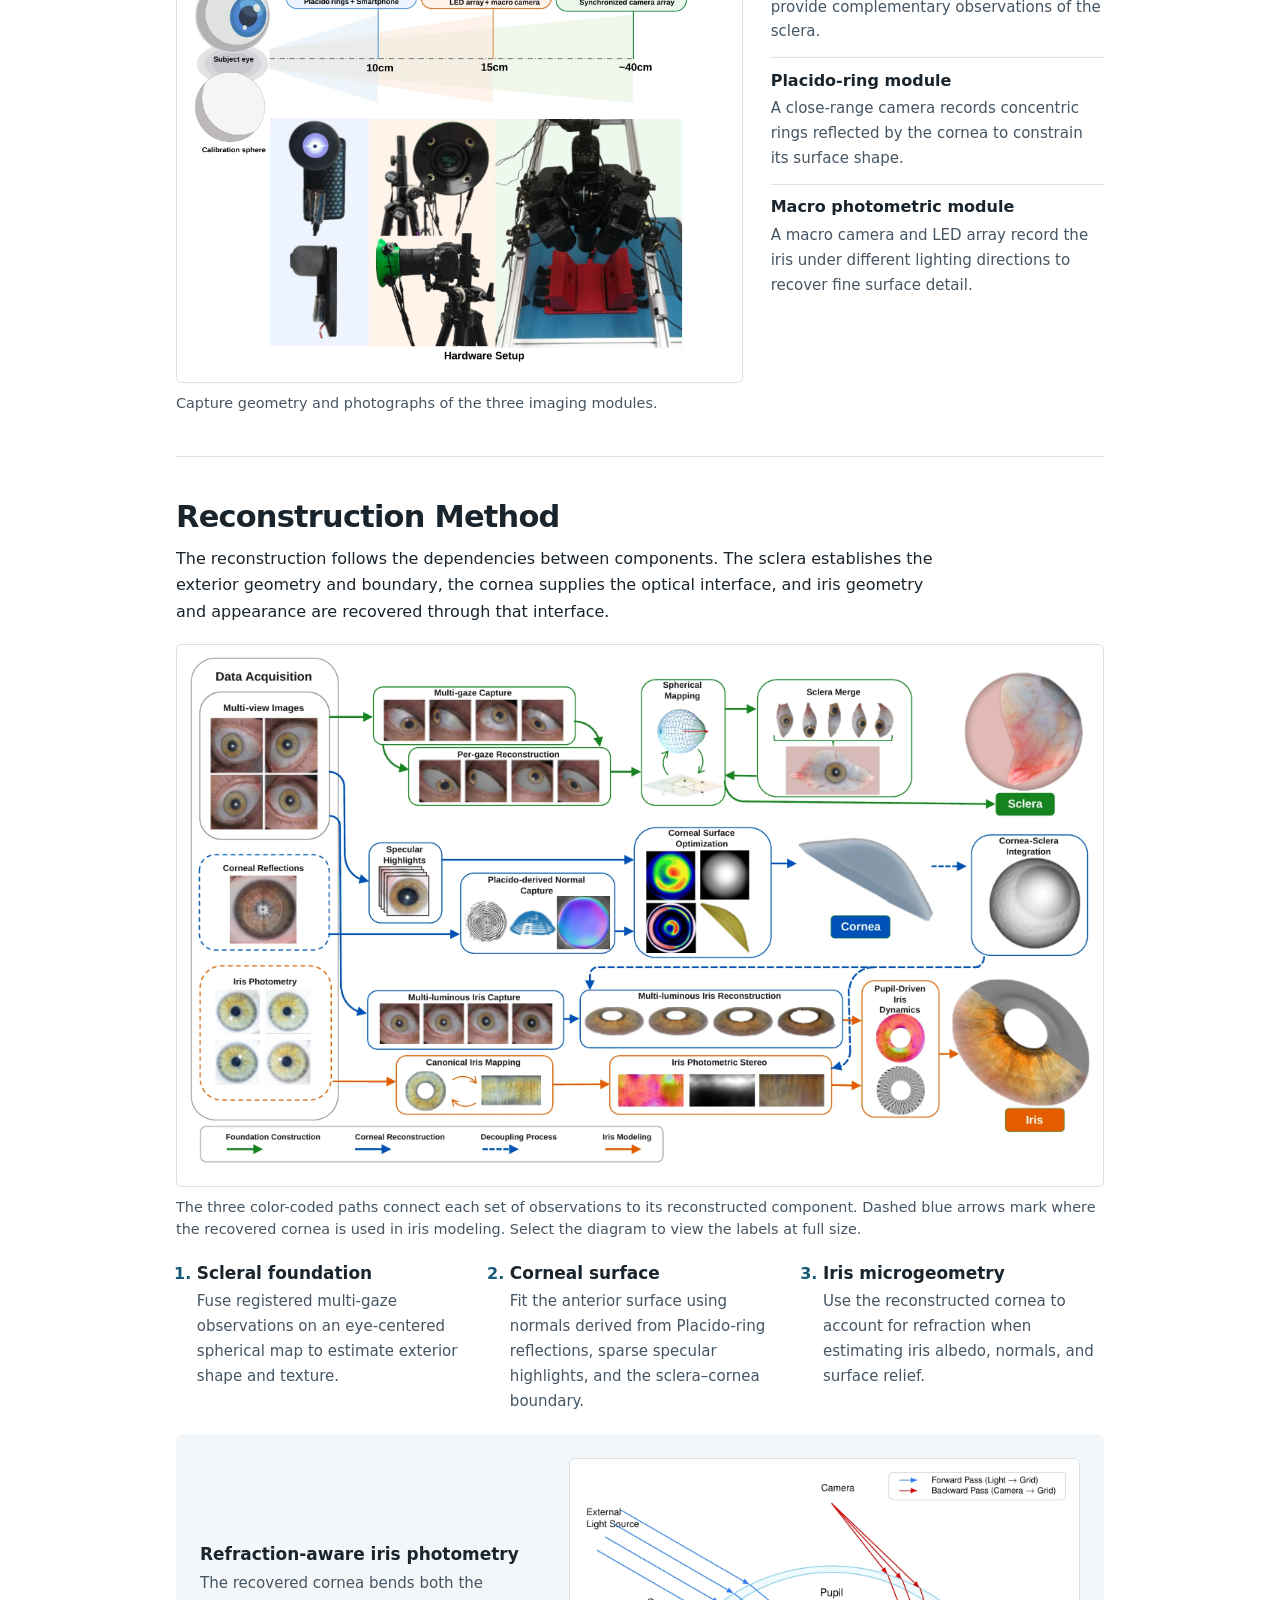
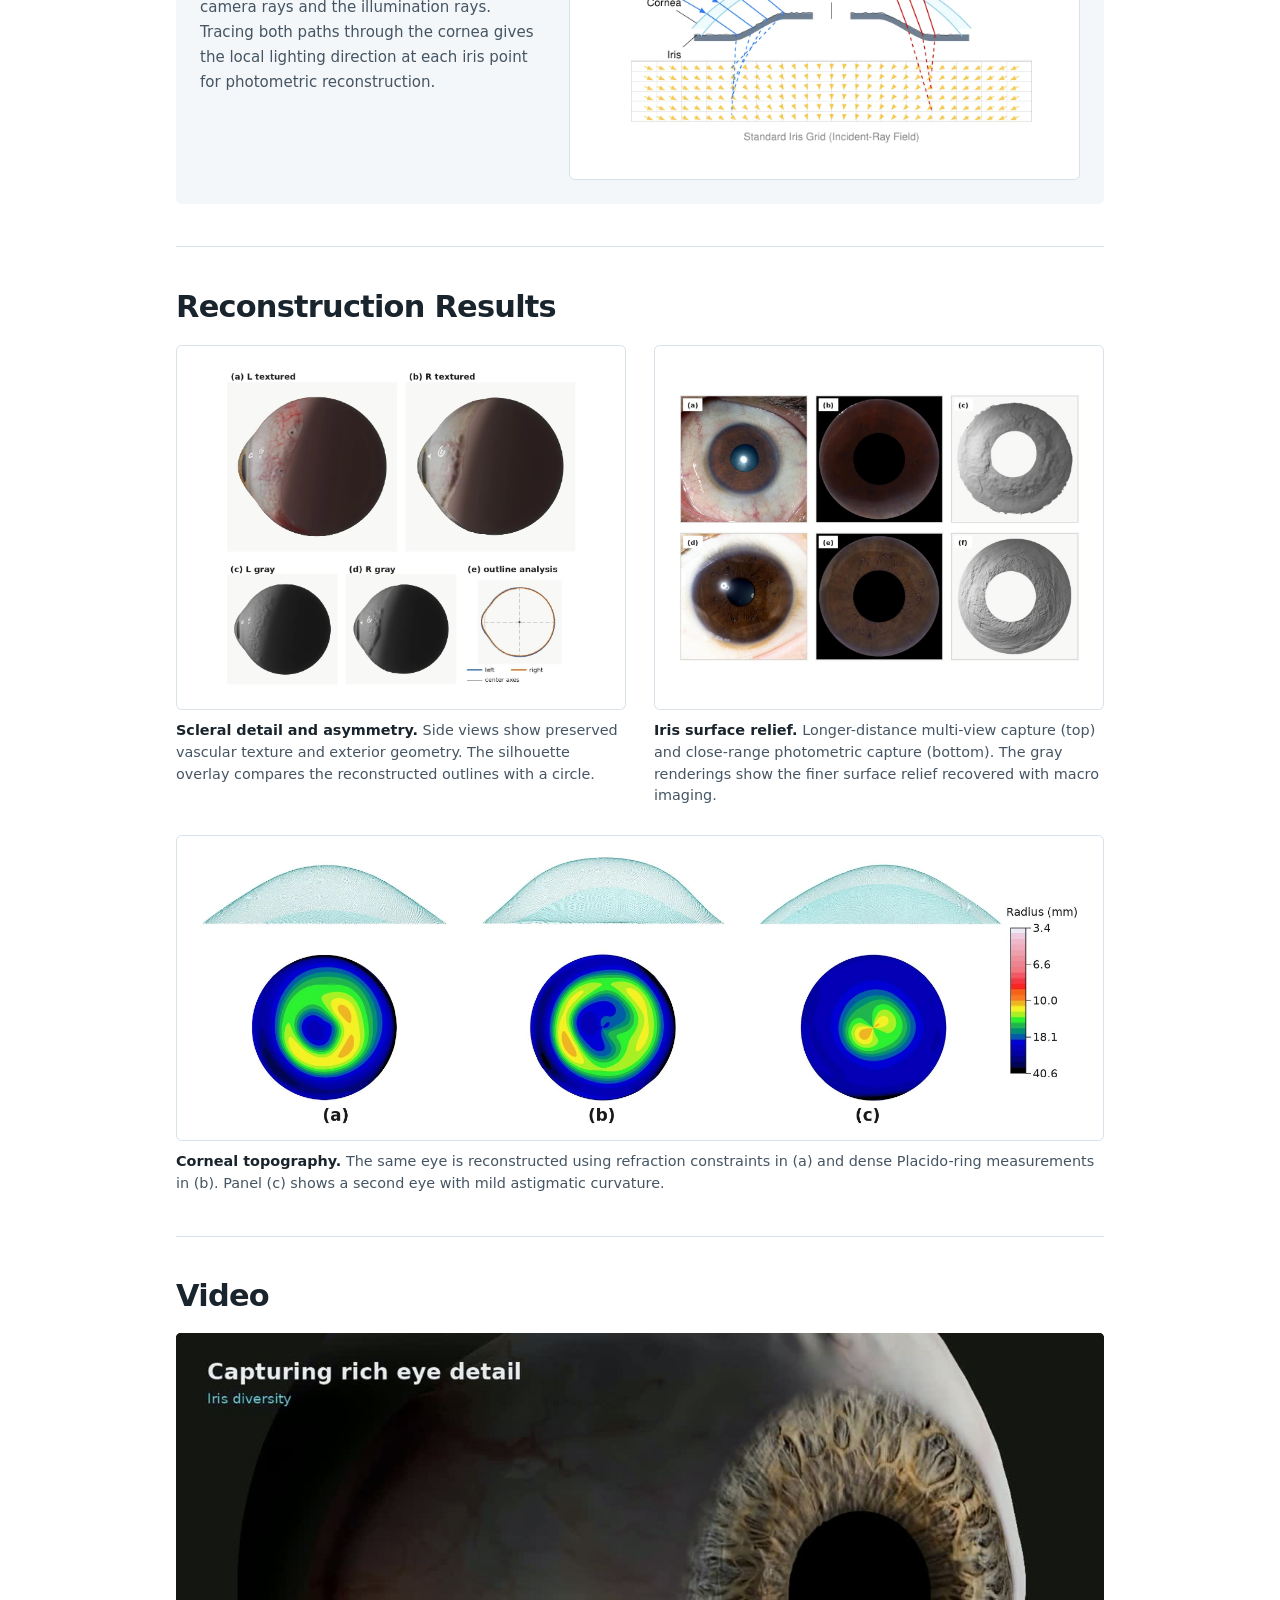
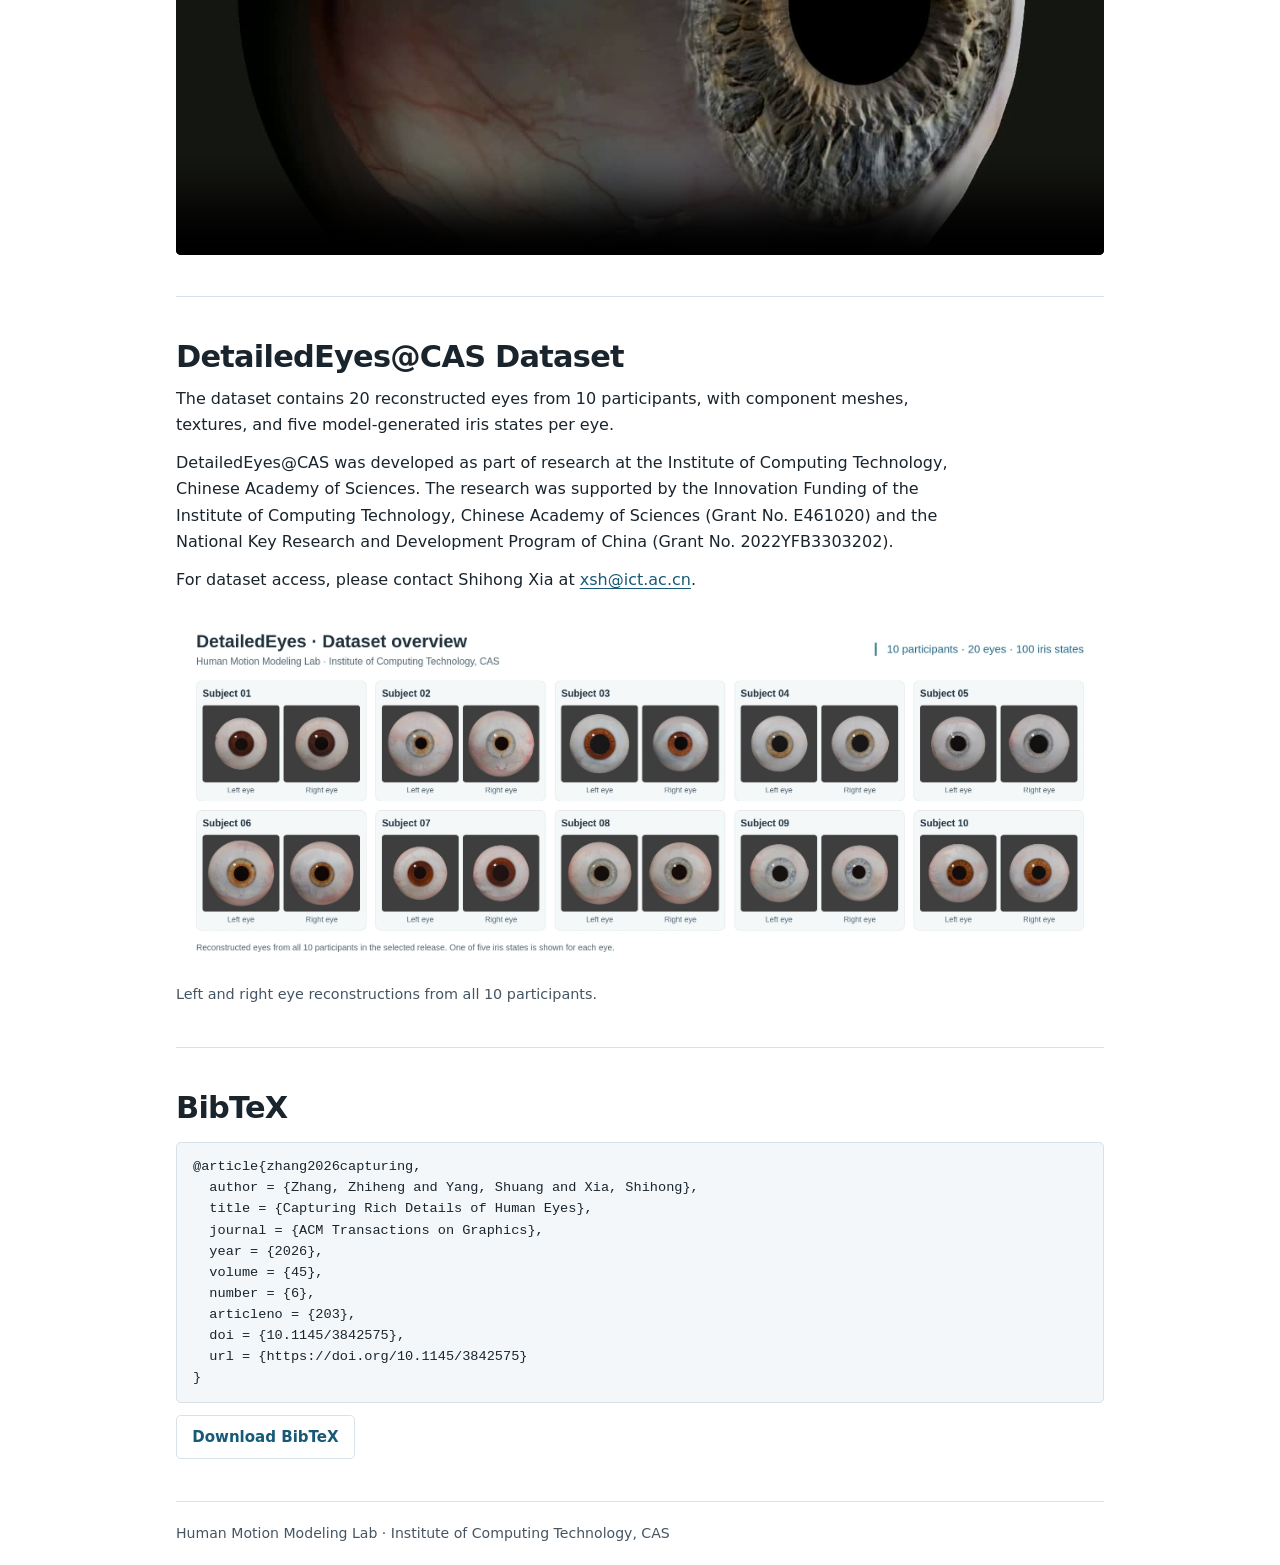
==== commit 384e5200: "Acknowledge institutional affiliation and research funding for DetailedEyes" ====
--- a/index.html
+++ b/index.html
@@ -120,6 +120,7 @@
     <section class="shell section" id="dataset">
       <h2>DetailedEyes@CAS Dataset</h2>
       <p>The dataset contains 20 reconstructed eyes from 10 participants, with component meshes, textures, and five model-generated iris states per eye.</p>
+      <p>DetailedEyes@CAS was developed as part of research at the Institute of Computing Technology, Chinese Academy of Sciences. The research was supported by the Innovation Funding of the Institute of Computing Technology, Chinese Academy of Sciences (Grant No. E461020) and the National Key Research and Development Program of China (Grant No. 2022YFB3303202).</p>
       <p>For dataset access, please contact Shihong Xia at <a href="mailto:xsh@ict.ac.cn">xsh@ict.ac.cn</a>.</p>
       <figure>
         <a href="assets/dataset-overview.webp" aria-label="Open the full-size dataset overview"><img src="assets/dataset-overview.webp" width="2200" height="859" alt="Rendered left and right eyes of the ten participants in DetailedEyes@CAS" loading="lazy"></a>
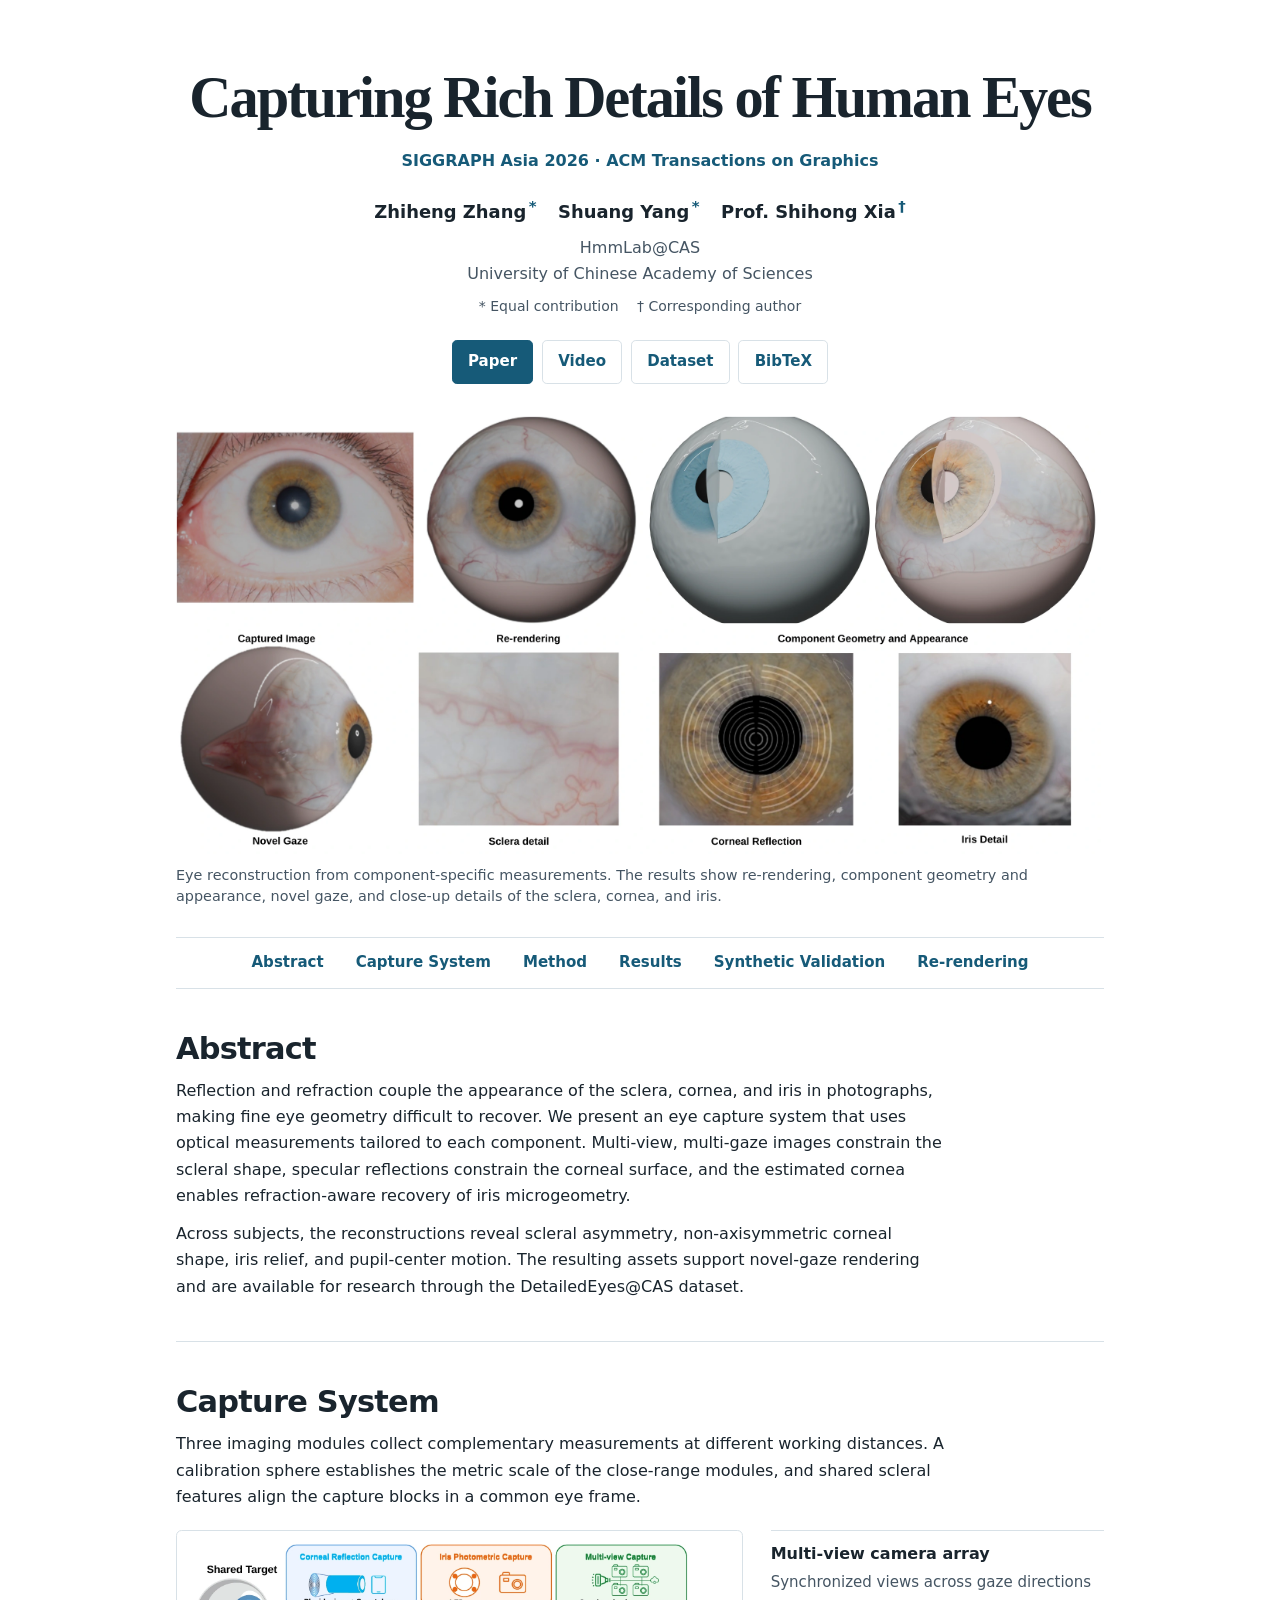
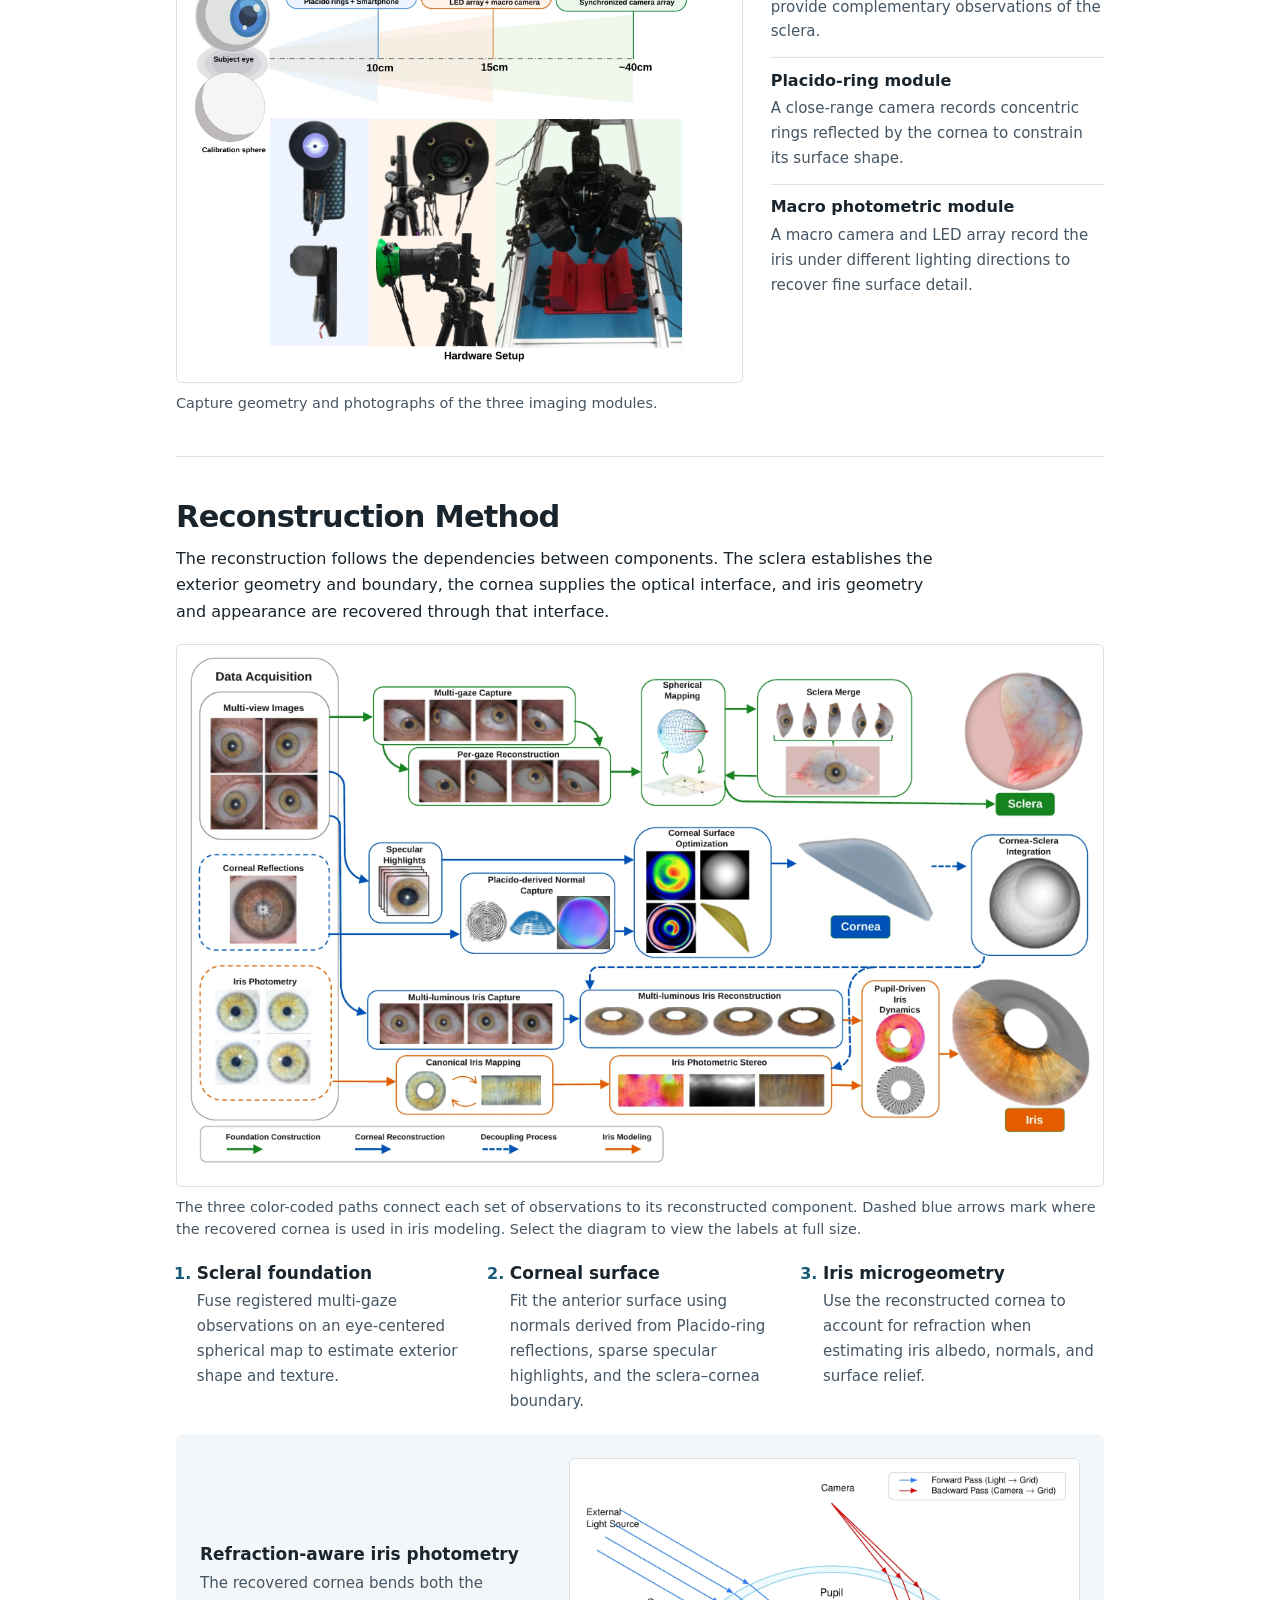
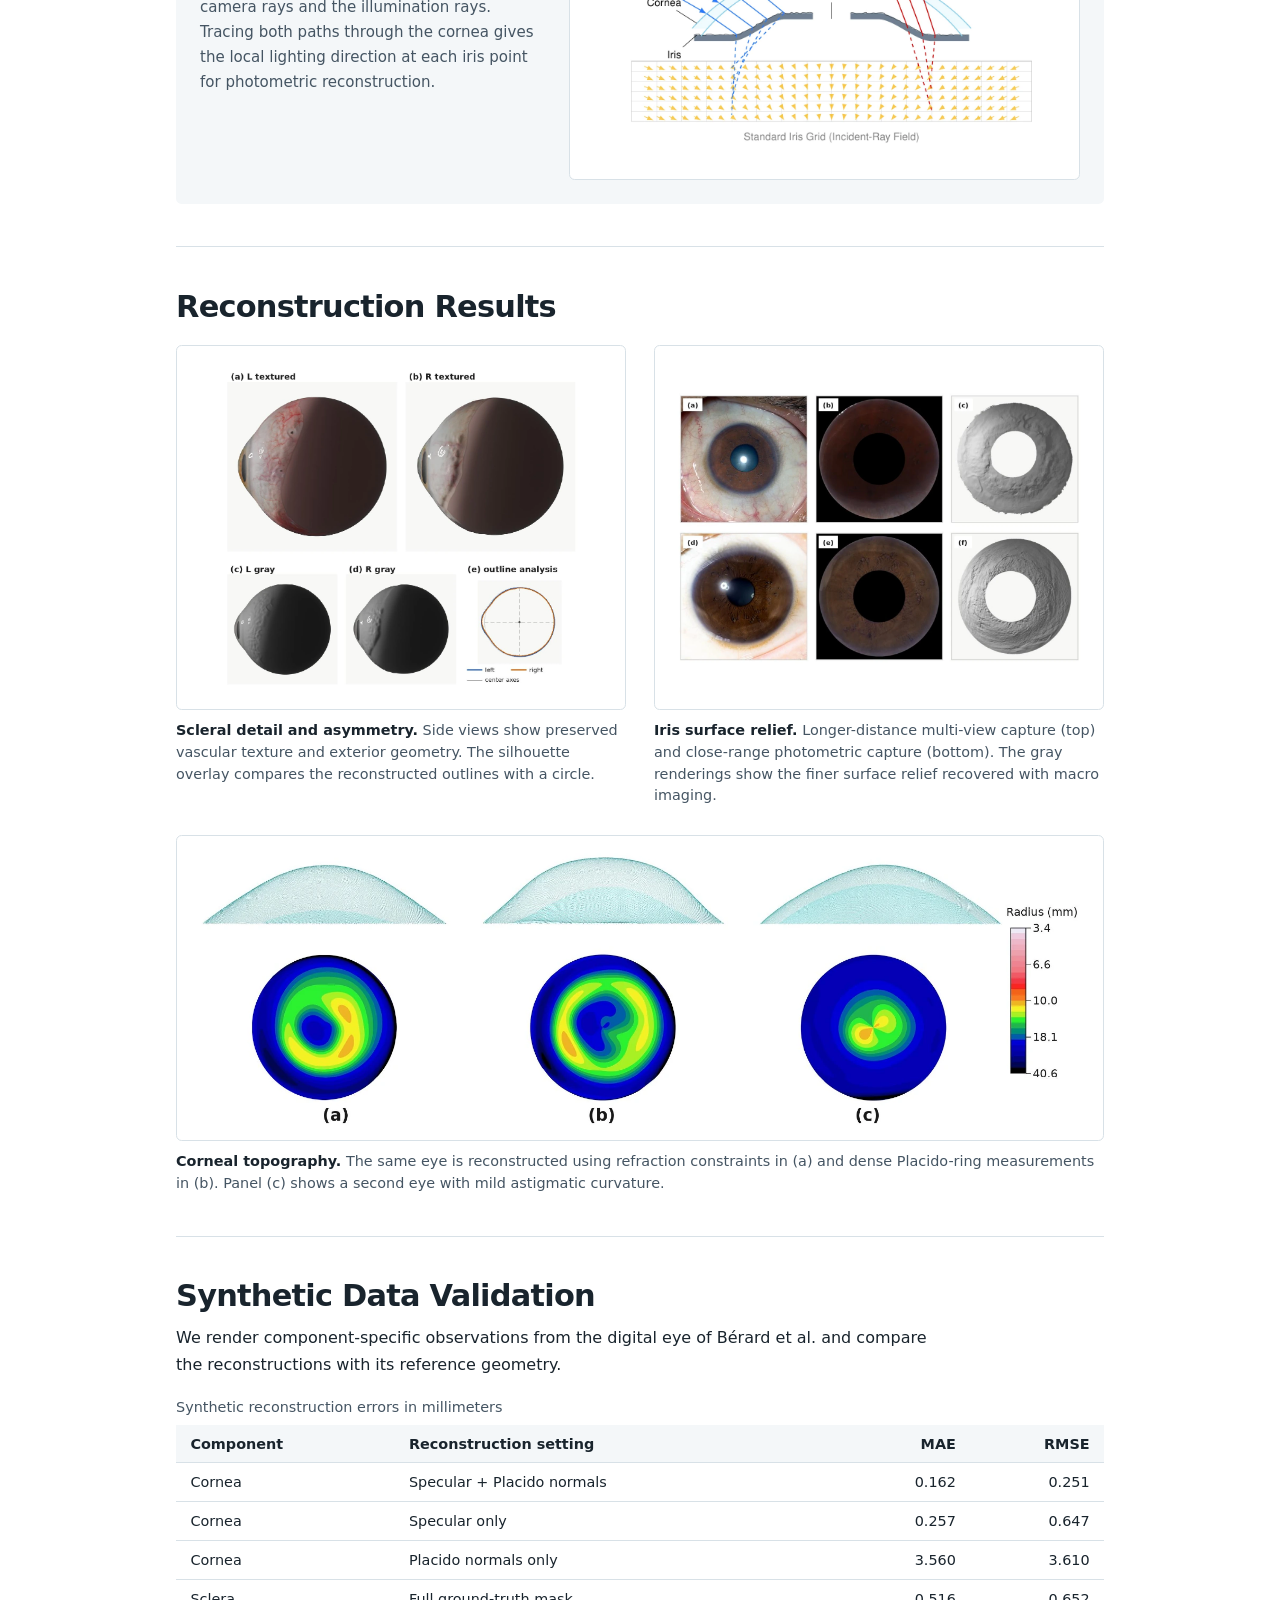
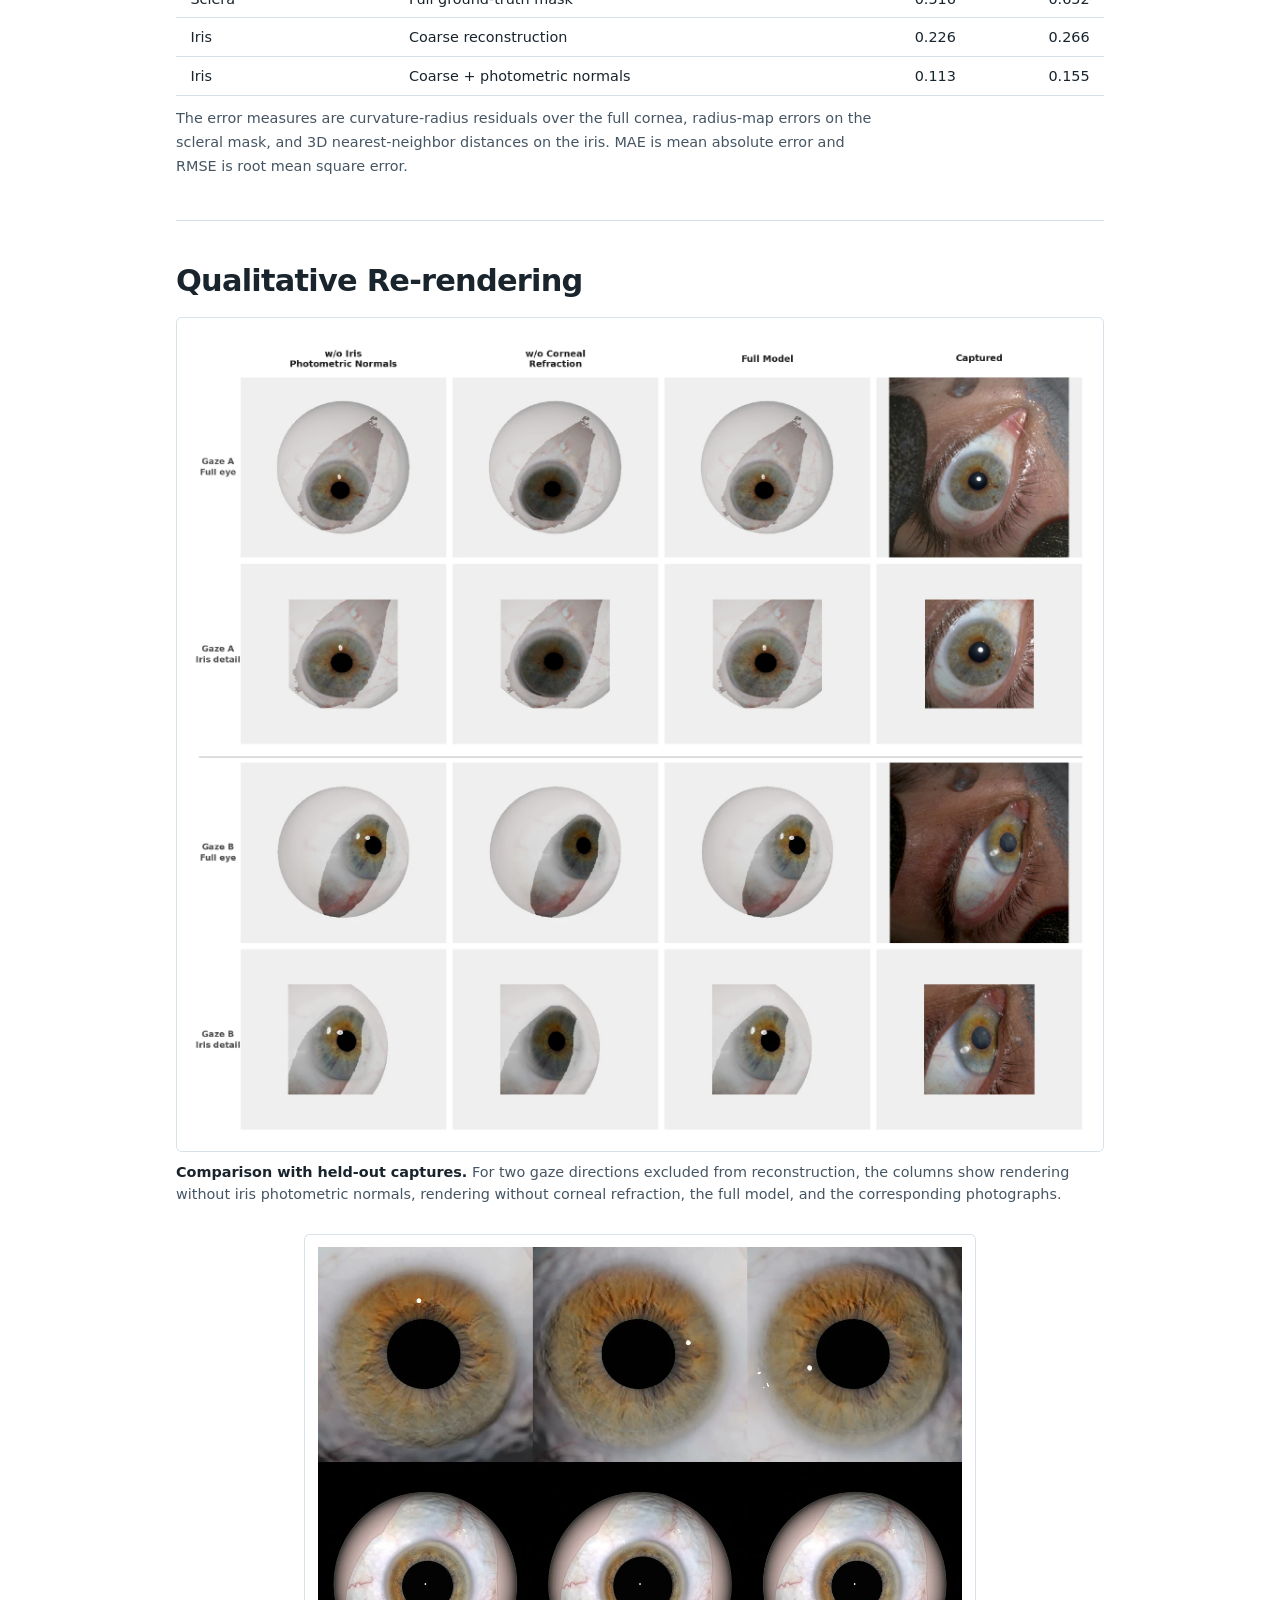
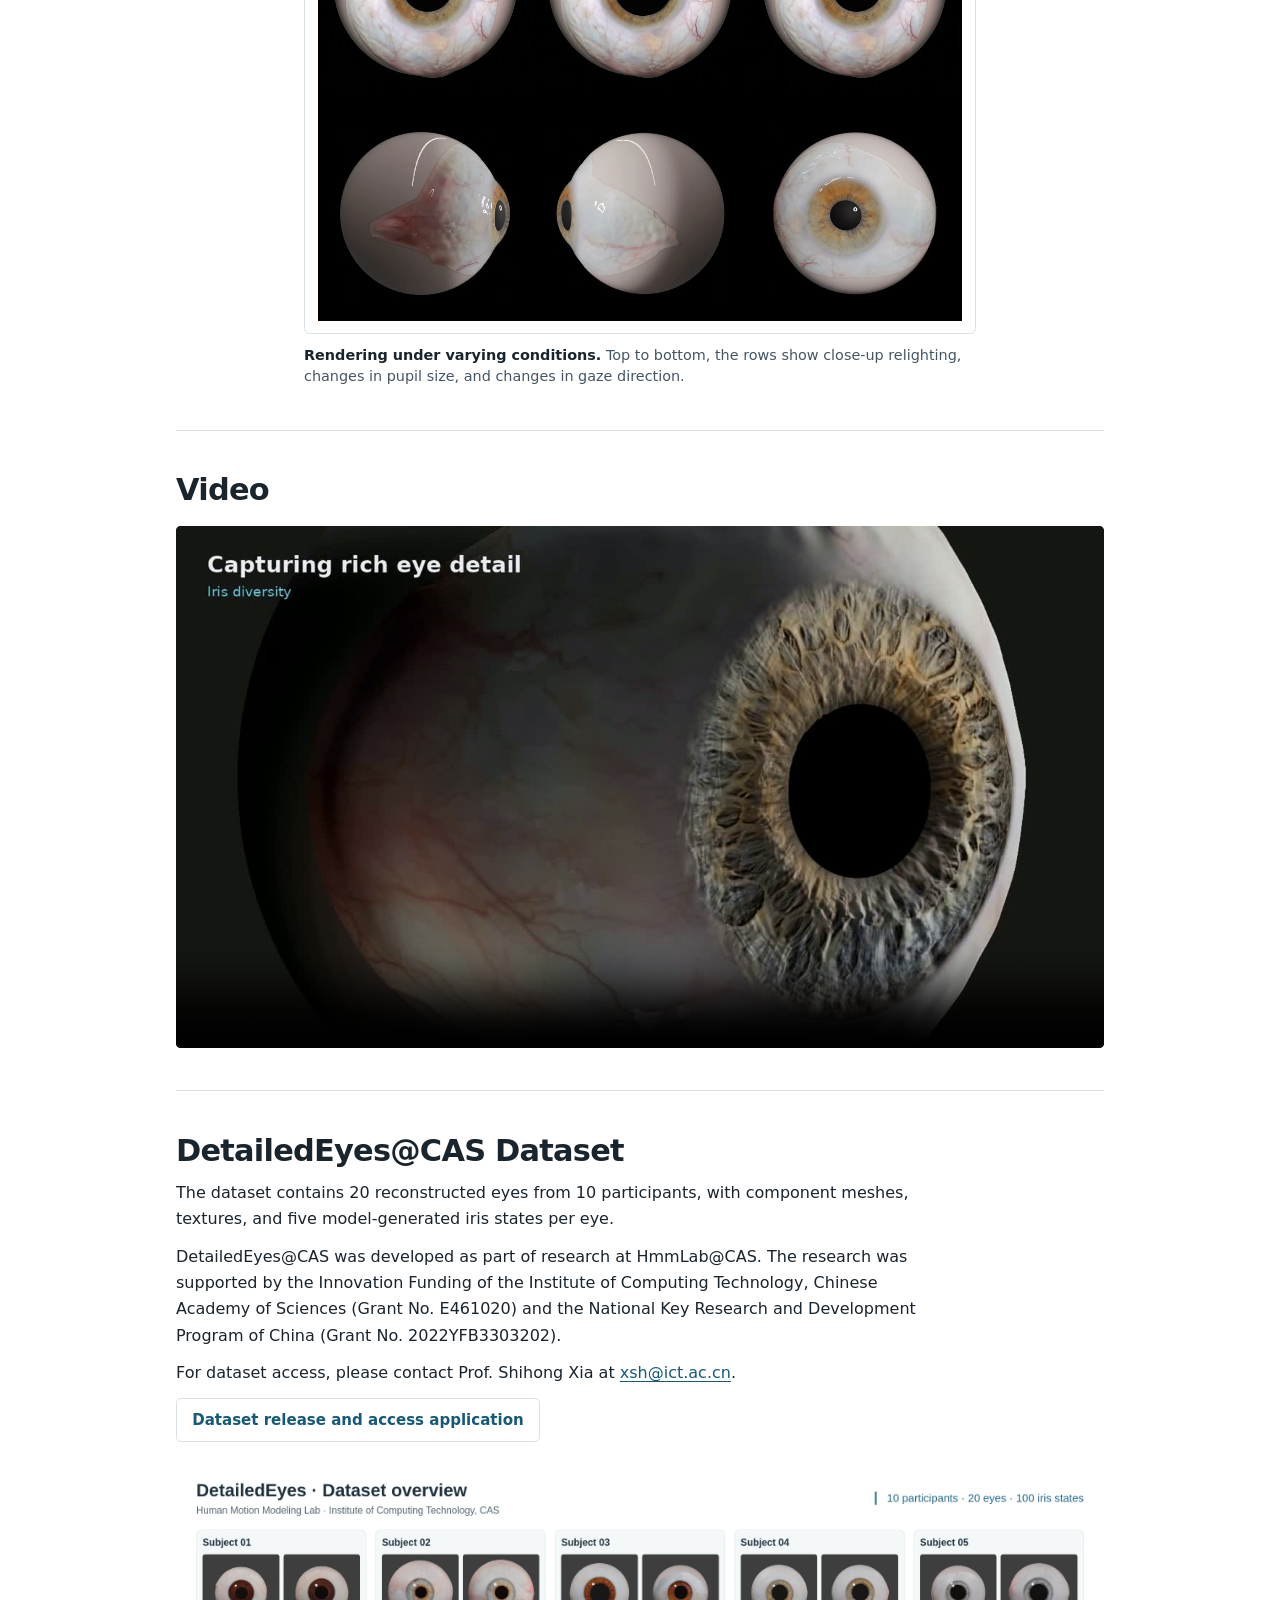
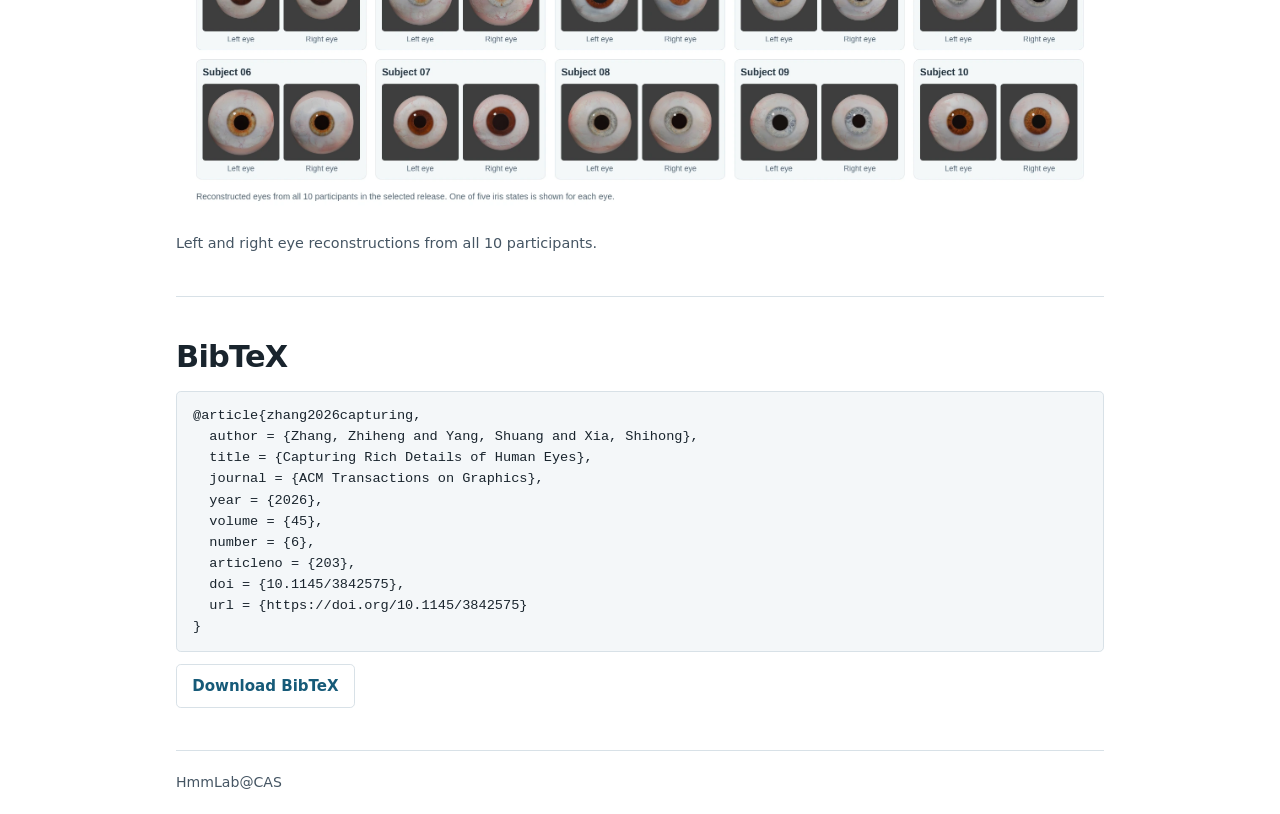
==== commit 5834346f: "Add paper validation results and dataset access page" ====
--- a/index.html
+++ b/index.html
@@ -10,7 +10,7 @@
   <meta name="citation_author" content="Xia, Shihong">
   <meta name="citation_doi" content="10.1145/3842575">
   <title>Capturing Rich Details of Human Eyes</title>
-  <link rel="stylesheet" href="style.css?v=3">
+  <link rel="stylesheet" href="style.css?v=4">
 </head>
 <body>
   <header class="shell paper-header">
@@ -19,9 +19,9 @@
     <ul class="authors" aria-label="Authors">
       <li>Zhiheng Zhang<sup>*</sup></li>
       <li>Shuang Yang<sup>*</sup></li>
-      <li>Shihong Xia<sup>†</sup></li>
+      <li>Prof. Shihong Xia<sup>†</sup></li>
     </ul>
-    <p class="affiliation">Institute of Computing Technology, Chinese Academy of Sciences<br>University of Chinese Academy of Sciences</p>
+    <p class="affiliation">HmmLab@CAS<br>University of Chinese Academy of Sciences</p>
     <p class="author-notes"><span>* Equal contribution</span><span>† Corresponding author</span></p>
     <nav class="actions" aria-label="Project resources">
       <a class="button primary" href="https://doi.org/10.1145/3842575">Paper</a>
@@ -42,6 +42,8 @@
       <a href="#capture">Capture System</a>
       <a href="#method">Method</a>
       <a href="#results">Results</a>
+      <a href="#synthetic-validation">Synthetic Validation</a>
+      <a href="#rerendering">Re-rendering</a>
     </nav>
 
     <section class="shell section" id="abstract">
@@ -107,6 +109,38 @@
       </div>
     </section>
 
+    <section class="shell section" id="synthetic-validation">
+      <h2>Synthetic Data Validation</h2>
+      <p>We render component-specific observations from the digital eye of Bérard et al. and compare the reconstructions with its reference geometry.</p>
+      <table class="metrics-table" aria-describedby="synthetic-metrics">
+        <caption>Synthetic reconstruction errors in millimeters</caption>
+        <thead>
+          <tr><th scope="col">Component</th><th scope="col">Reconstruction setting</th><th scope="col">MAE</th><th scope="col">RMSE</th></tr>
+        </thead>
+        <tbody>
+          <tr><td>Cornea</td><th scope="row">Specular + Placido normals</th><td>0.162</td><td>0.251</td></tr>
+          <tr><td>Cornea</td><th scope="row">Specular only</th><td>0.257</td><td>0.647</td></tr>
+          <tr><td>Cornea</td><th scope="row">Placido normals only</th><td>3.560</td><td>3.610</td></tr>
+          <tr><td>Sclera</td><th scope="row">Full ground-truth mask</th><td>0.516</td><td>0.652</td></tr>
+          <tr><td>Iris</td><th scope="row">Coarse reconstruction</th><td>0.226</td><td>0.266</td></tr>
+          <tr><td>Iris</td><th scope="row">Coarse + photometric normals</th><td>0.113</td><td>0.155</td></tr>
+        </tbody>
+      </table>
+      <p id="synthetic-metrics" class="metrics-note">The error measures are curvature-radius residuals over the full cornea, radius-map errors on the scleral mask, and 3D nearest-neighbor distances on the iris. MAE is mean absolute error and RMSE is root mean square error.</p>
+    </section>
+
+    <section class="shell section" id="rerendering">
+      <h2>Qualitative Re-rendering</h2>
+      <figure class="paper-figure">
+        <a href="assets/held-out-gaze.webp"><img src="assets/held-out-gaze.webp" width="1920" height="1722" alt="Full-eye views and iris close-ups for two held-out gaze directions, comparing two ablations, the full model, and captured photographs" loading="lazy"></a>
+        <figcaption><strong>Comparison with held-out captures.</strong> For two gaze directions excluded from reconstruction, the columns show rendering without iris photometric normals, rendering without corneal refraction, the full model, and the corresponding photographs.</figcaption>
+      </figure>
+      <figure class="paper-figure asset-rendering">
+        <a href="assets/asset-rendering.webp"><img src="assets/asset-rendering.webp" width="1260" height="1316" alt="Three rows of reconstructed eye renderings showing changes in illumination, pupil size, and gaze direction" loading="lazy"></a>
+        <figcaption><strong>Rendering under varying conditions.</strong> Top to bottom, the rows show close-up relighting, changes in pupil size, and changes in gaze direction.</figcaption>
+      </figure>
+    </section>
+
     <section class="shell section" id="video">
       <h2>Video</h2>
       <video controls playsinline preload="none" poster="assets/demo-poster.jpg" aria-label="Capturing Rich Details of Human Eyes project video">
@@ -120,8 +154,9 @@
     <section class="shell section" id="dataset">
       <h2>DetailedEyes@CAS Dataset</h2>
       <p>The dataset contains 20 reconstructed eyes from 10 participants, with component meshes, textures, and five model-generated iris states per eye.</p>
-      <p>DetailedEyes@CAS was developed as part of research at the Institute of Computing Technology, Chinese Academy of Sciences. The research was supported by the Innovation Funding of the Institute of Computing Technology, Chinese Academy of Sciences (Grant No. E461020) and the National Key Research and Development Program of China (Grant No. 2022YFB3303202).</p>
-      <p>For dataset access, please contact Shihong Xia at <a href="mailto:xsh@ict.ac.cn">xsh@ict.ac.cn</a>.</p>
+      <p>DetailedEyes@CAS was developed as part of research at HmmLab@CAS. The research was supported by the Innovation Funding of the Institute of Computing Technology, Chinese Academy of Sciences (Grant No. E461020) and the National Key Research and Development Program of China (Grant No. 2022YFB3303202).</p>
+      <p>For dataset access, please contact Prof. Shihong Xia at <a href="mailto:xsh@ict.ac.cn">xsh@ict.ac.cn</a>.</p>
+      <p><a class="button" href="dataset/">Dataset release and access application</a></p>
       <figure>
         <a href="assets/dataset-overview.webp" aria-label="Open the full-size dataset overview"><img src="assets/dataset-overview.webp" width="2200" height="859" alt="Rendered left and right eyes of the ten participants in DetailedEyes@CAS" loading="lazy"></a>
         <figcaption>Left and right eye reconstructions from all 10 participants.</figcaption>
@@ -144,6 +179,6 @@
       <a class="button" href="assets/citation.bib" download>Download BibTeX</a>
     </section>
   </main>
-  <footer class="shell footer">Human Motion Modeling Lab · Institute of Computing Technology, CAS</footer>
+  <footer class="shell footer">HmmLab@CAS</footer>
 </body>
 </html>
--- a/style.css
+++ b/style.css
@@ -133,6 +133,24 @@
 .results-grid .wide-result { grid-column: 1 / -1; }
 .results-grid .wide-result img { aspect-ratio: auto; }
 figcaption strong { color: var(--ink); }
+.metrics-table {
+  width: 100%;
+  margin-top: 1.15rem;
+  border-collapse: collapse;
+  font-size: .9rem;
+  line-height: 1.4;
+}
+.metrics-table caption { padding-bottom: .5rem; color: var(--muted); text-align: left; }
+.metrics-table th, .metrics-table td {
+  padding: .55rem clamp(.3rem, 1.5vw, .9rem);
+  border-bottom: 1px solid var(--line);
+  text-align: left;
+}
+.metrics-table thead { background: var(--surface); }
+.metrics-table th[scope="row"] { font-weight: 400; }
+.metrics-table tr > :nth-last-child(-n+2) { text-align: right; font-variant-numeric: tabular-nums; }
+.metrics-note { color: var(--muted); font-size: .9rem; }
+.section > .asset-rendering { max-width: 42rem; margin: 1.75rem auto 0; }
 video { aspect-ratio: 16 / 9; background: #10181d; border-radius: .3rem; }
 .citation pre {
   overflow-x: auto;
@@ -158,3 +176,10 @@
   .results-grid img { aspect-ratio: auto; }
   .affiliation { font-size: .92rem; }
 }
+
+@media (max-width: 25rem) {
+  .metrics-table { table-layout: fixed; font-size: .8rem; }
+  .metrics-table th, .metrics-table td { overflow-wrap: anywhere; }
+  .metrics-table th:first-child { width: 25%; }
+  .metrics-table thead th:nth-last-child(-n+2) { width: 16%; }
+}
